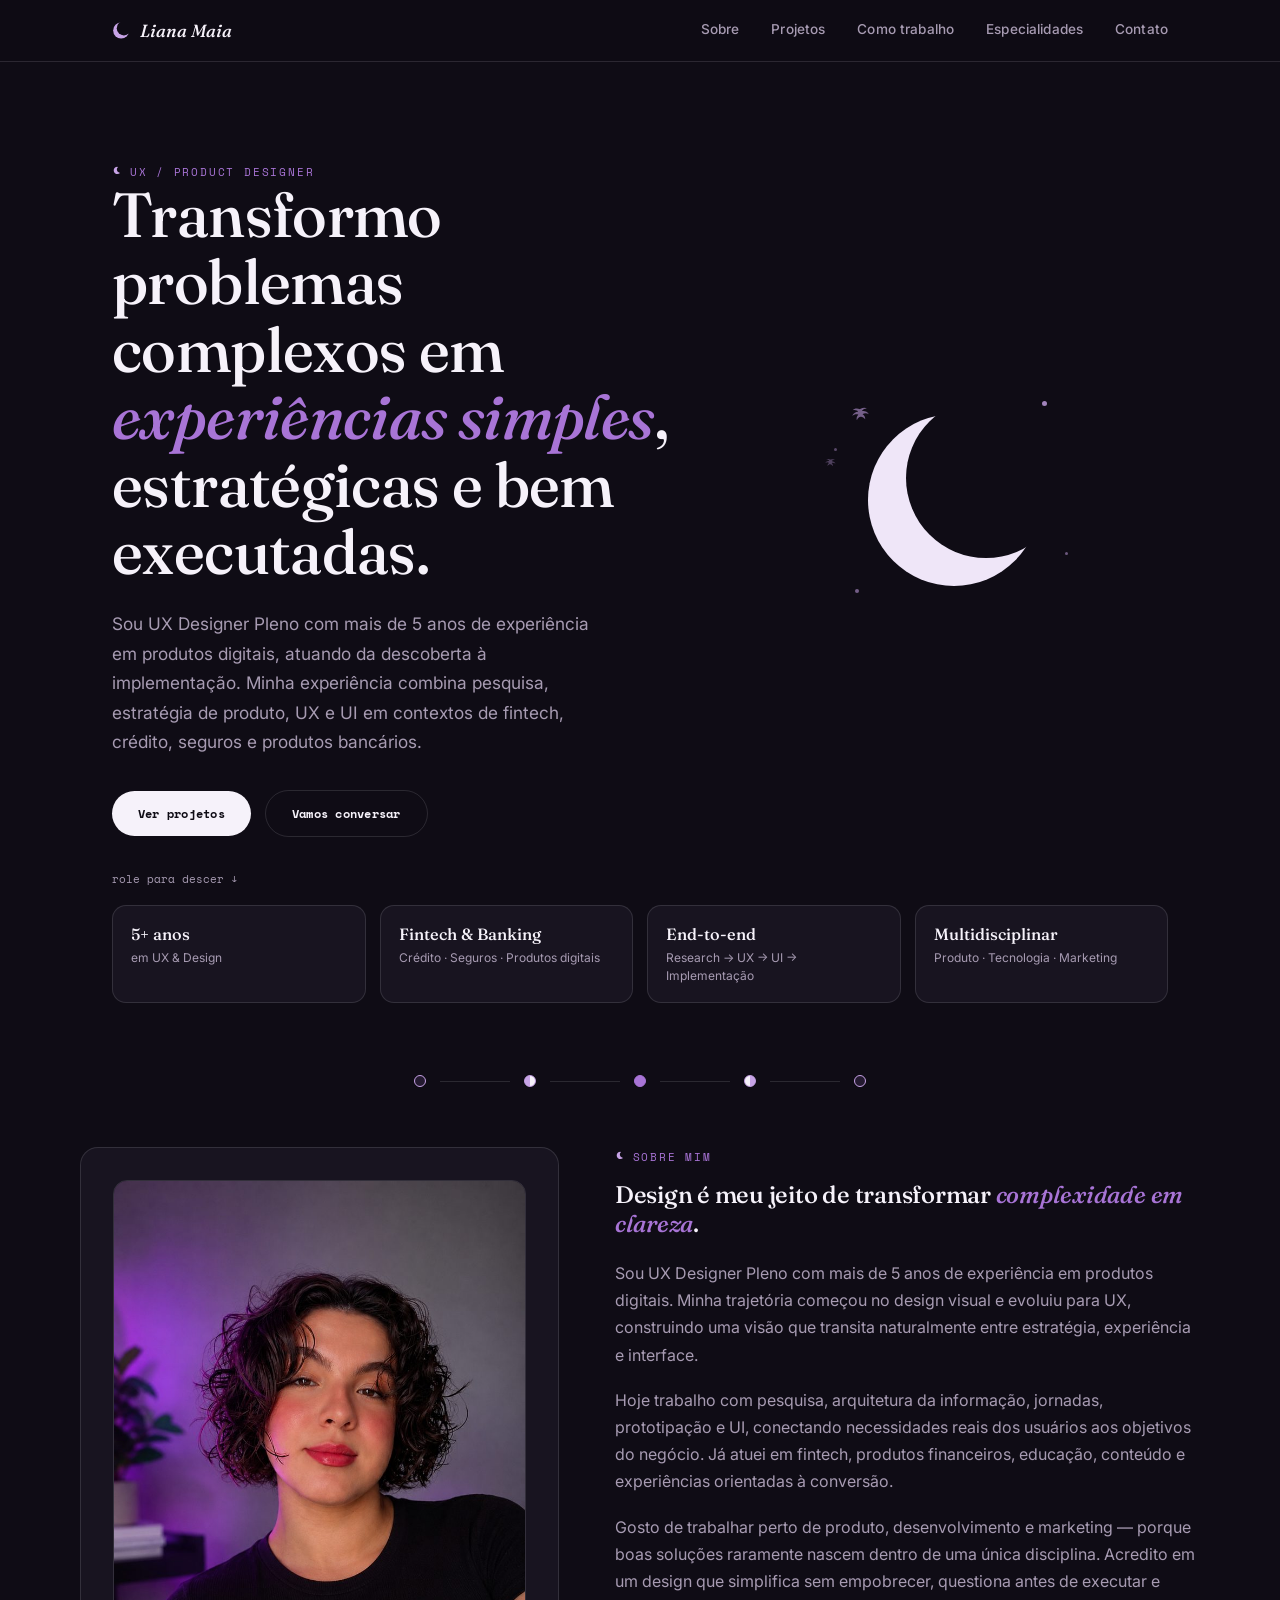
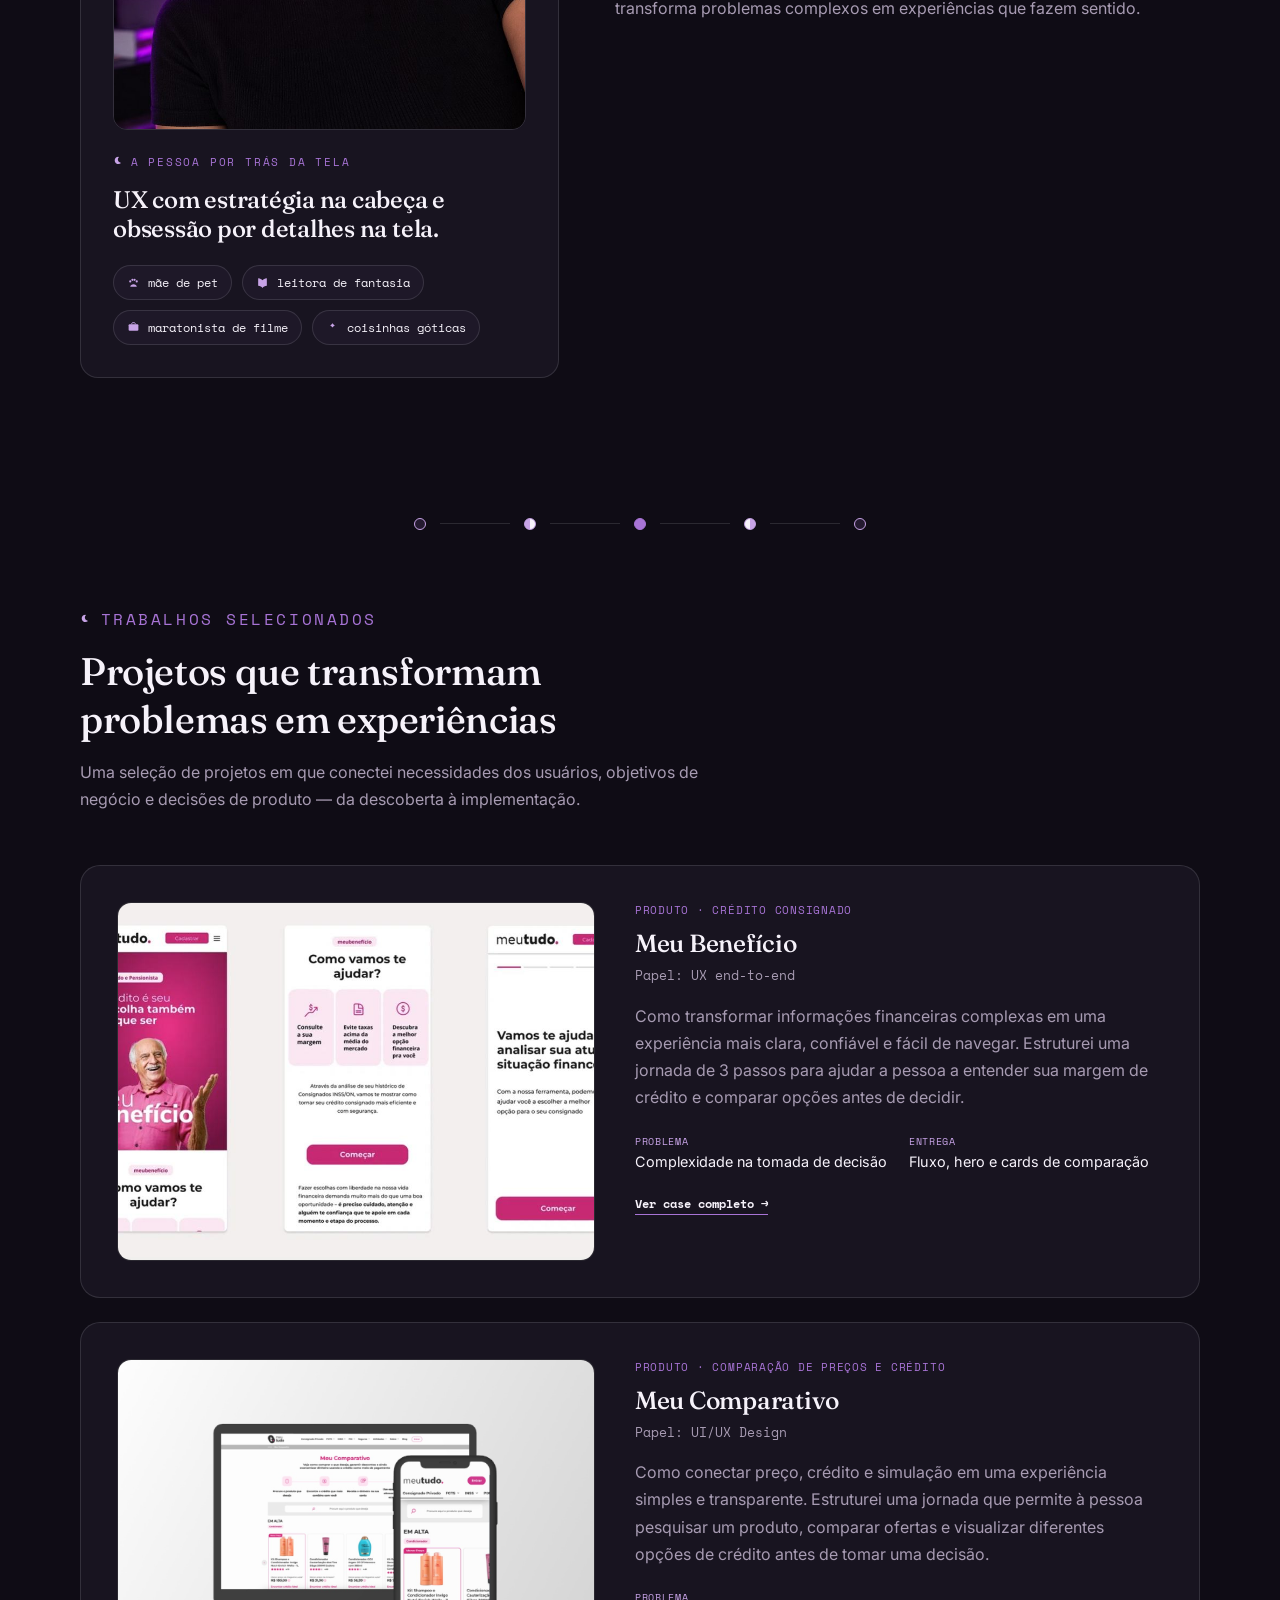
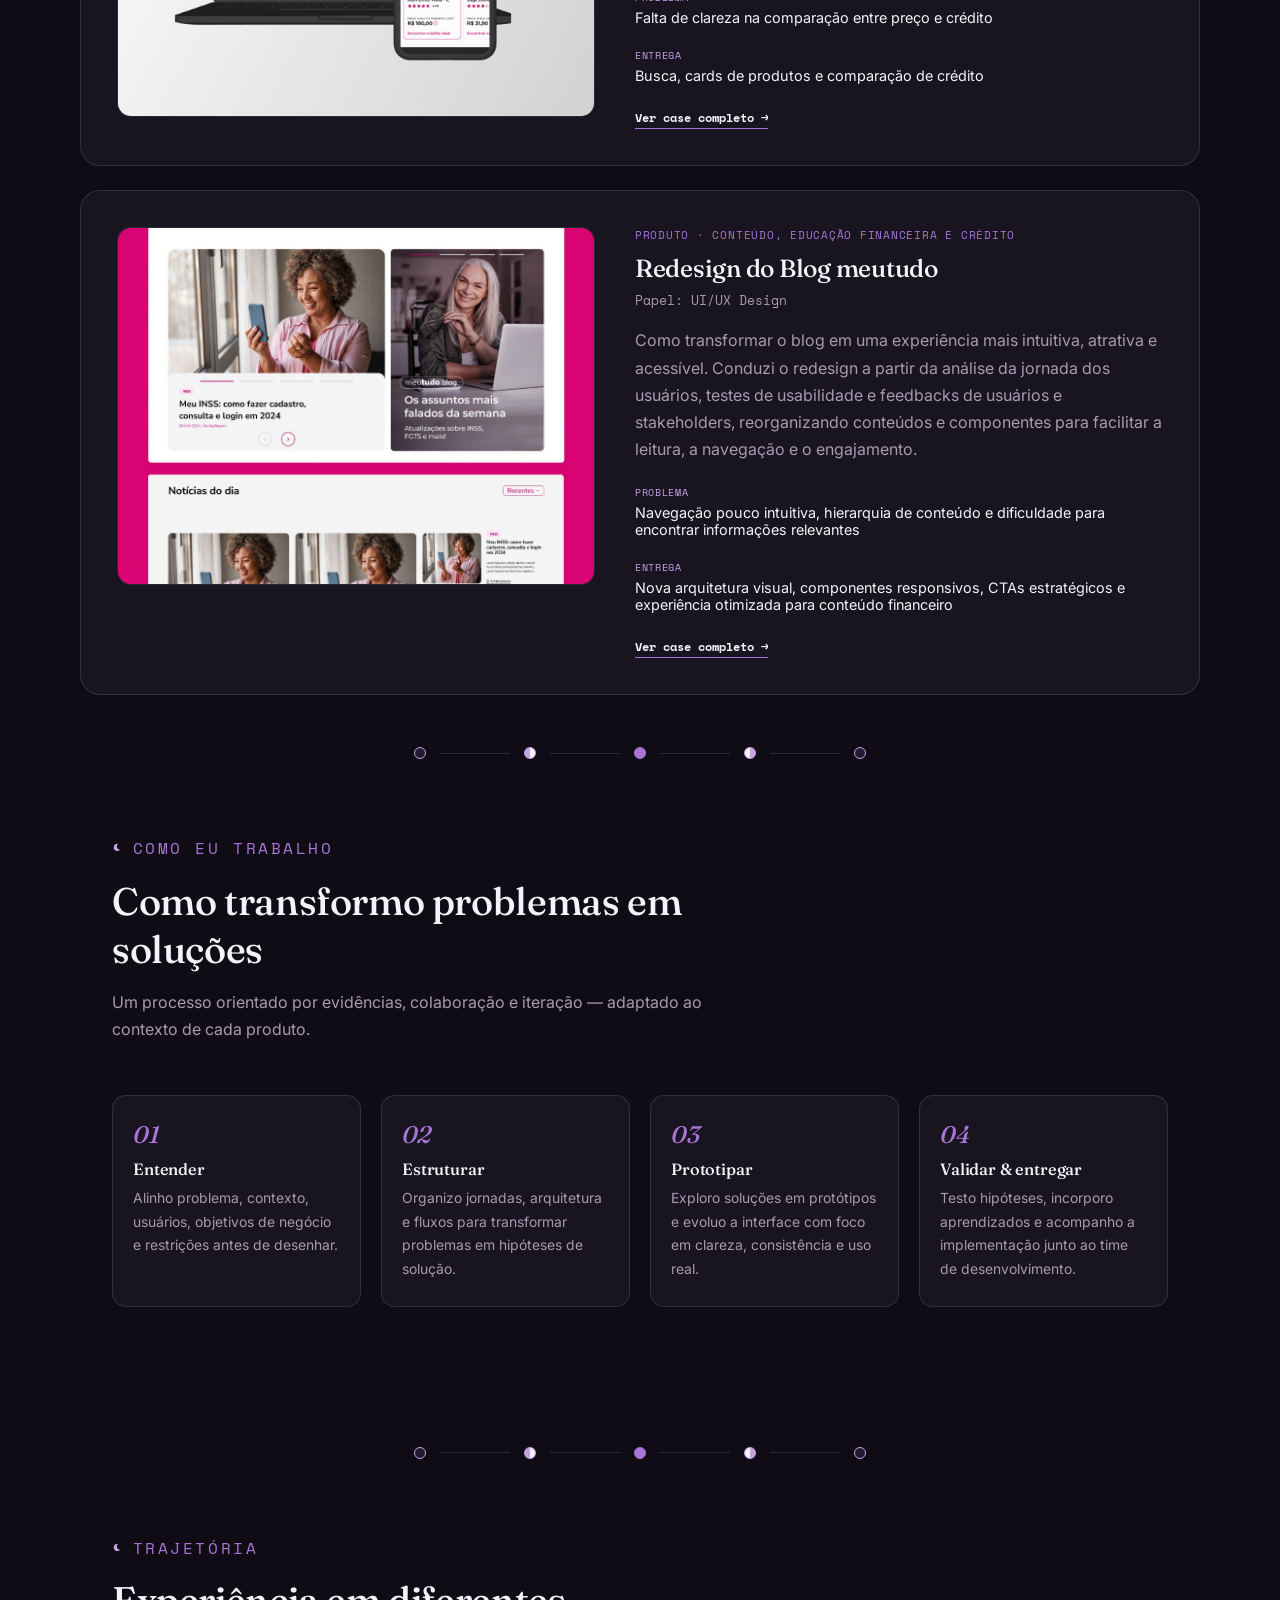
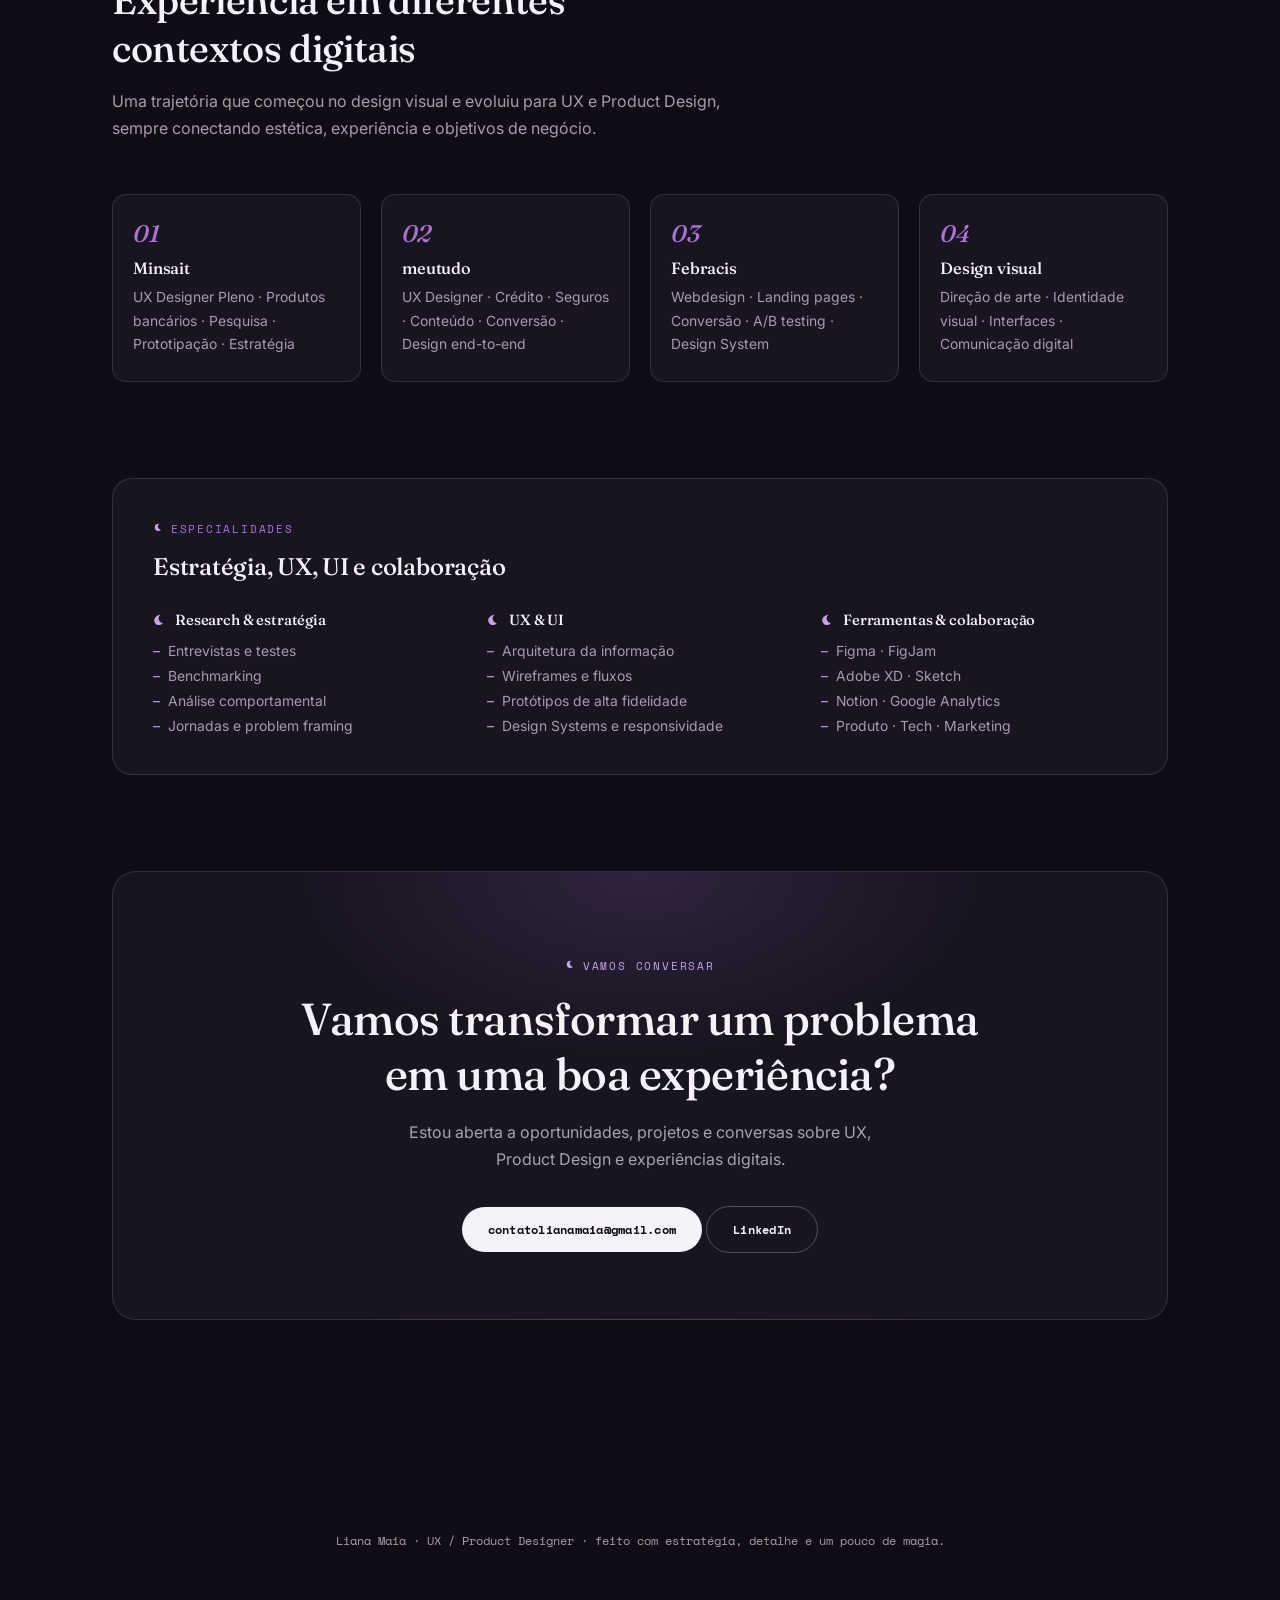
==== index.html @ 04467b7e "feat: add index" ====
<!DOCTYPE html>
<html lang="pt-BR">

<head>
  <meta charset="UTF-8">
  <meta name="viewport" content="width=device-width, initial-scale=1.0">
  <title>Liana Maia — UX / Product Designer</title>
  <link rel="preconnect" href="https://fonts.googleapis.com">
  <link rel="preconnect" href="https://fonts.gstatic.com" crossorigin>
  <link
    href="https://fonts.googleapis.com/css2?family=Fraunces:ital,opsz,wght@0,9..144,400;0,9..144,500;0,9..144,600;1,9..144,500;1,9..144,600&family=Inter:wght@400;500;600&family=Space+Mono:wght@400;700&display=swap"
    rel="stylesheet">
  <style>
    :root {
      --black: #0f0c15;
      --surface: #181420;
      --surface-soft: #1e1828;
      --purple: #a874d6;
      --purple-deep: #3a1858;
      --purple-mid: #c7a3e6;
      --purple-soft: rgba(168, 116, 214, 0.14);
      --paper: #0f0c15;
      --white: #f6f2fa;
      --muted: #a79bb2;
      --line: rgba(246, 242, 250, 0.12);
      --line-soft: rgba(246, 242, 250, 0.07);
    }

    * {
      box-sizing: border-box;
    }

    html {
      scroll-behavior: smooth;
    }

    body {
      margin: 0;
      background: var(--paper);
      color: var(--white);
      font-family: 'Inter', sans-serif;
      font-weight: 400;
      -webkit-font-smoothing: antialiased;
      overflow-x: hidden;
    }

    ::selection {
      background: var(--purple);
      color: var(--black);
    }

    a {
      color: inherit;
    }

    img,
    svg {
      display: block;
      max-width: 100%;
    }

    .eyebrow {
      font-family: 'Space Mono', monospace;
      font-size: 0.7rem;
      letter-spacing: 0.16em;
      text-transform: uppercase;
      color: var(--purple);
      display: flex;
      align-items: center;
      gap: 0.6em;
    }

    .eyebrow::before {
      content: "";
      width: 11px;
      height: 11px;
      background: url("data:image/svg+xml,%3Csvg xmlns='http://www.w3.org/2000/svg' viewBox='0 0 100 100'%3E%3Cpath fill='%23c7a3e6' d='M55 10c-9 8-13 20-9 32 4 12 15 20 27 21-9 9-22 13-35 9C22 66 13 50 16 34 19 18 34 7 50 8c2 0 3.5.7 5 2z'/%3E%3C/svg%3E") center/contain no-repeat;
      flex-shrink: 0;
    }

    h1,
    h2,
    h3,
    h4 {
      font-family: 'Fraunces', serif;
      font-weight: 500;
      margin: 0;
      color: var(--white);
      letter-spacing: -0.01em;
    }

    p {
      line-height: 1.7;
      color: var(--muted);
      margin: 0;
    }

    .wrap {
      max-width: 1120px;
      margin: 0 auto;
      padding: 0 32px;
    }

    a:focus-visible,
    button:focus-visible {
      outline: 2px solid var(--purple);
      outline-offset: 4px;
      border-radius: 4px;
    }

    @media (prefers-reduced-motion: reduce) {
      * {
        animation-duration: 0.01ms !important;
        animation-iteration-count: 1 !important;
        transition-duration: 0.01ms !important;
        scroll-behavior: auto !important;
      }
    }

    /* ---------- Nav ---------- */
    header.nav {
      position: sticky;
      top: 0;
      z-index: 50;
      backdrop-filter: blur(14px);
      background: rgba(15, 12, 21, 0.82);
      border-bottom: 1px solid var(--line);
    }

    .nav-inner {
      max-width: 1120px;
      margin: 0 auto;
      padding: 20px 32px;
      display: flex;
      align-items: center;
      justify-content: space-between;
    }

    .brand {
      display: flex;
      align-items: center;
      gap: 9px;
      font-family: 'Fraunces', serif;
      font-weight: 500;
      font-style: italic;
      font-size: 1.1rem;
      color: var(--white);
      text-decoration: none;
    }

    .brand .mark {
      width: 19px;
      height: 19px;
    }

    nav.links {
      display: flex;
      gap: 32px;
    }

    nav.links a {
      text-decoration: none;
      font-size: 0.85rem;
      color: var(--muted);
      font-weight: 500;
      letter-spacing: 0.01em;
      position: relative;
      padding-bottom: 3px;
      transition: color 0.2s ease;
    }

    nav.links a:hover {
      color: var(--white);
    }

    @media (max-width:760px) {
      nav.links {
        display: none;
      }
    }

    /* ---------- Hero ---------- */
    .hero {
      position: relative;
      padding: 100px 32px 60px;
      max-width: 1120px;
      margin: 0 auto;
      display: grid;
      grid-template-columns: 1.15fr 0.85fr;
      gap: 48px;
      align-items: center;
    }

    @media (max-width:860px) {
      .hero {
        grid-template-columns: 1fr;
        padding-top: 64px;
      }
    }

    .hero h1 {
      font-size: clamp(2.4rem, 5vw, 3.9rem);
      line-height: 1.08;
      font-weight: 500;
    }

    .hero h1 em {
      font-style: italic;
      color: var(--purple);
      font-weight: 500;
    }

    .hero .lede {
      margin-top: 24px;
      font-size: 1.08rem;
      max-width: 46ch;
    }

    .hero .cta-row {
      margin-top: 34px;
      display: flex;
      gap: 14px;
      flex-wrap: wrap;
      align-items: center;
    }

    .btn {
      display: inline-flex;
      align-items: center;
      gap: 8px;
      padding: 13px 26px;
      border-radius: 999px;
      font-family: 'Space Mono', monospace;
      font-size: 0.78rem;
      letter-spacing: 0.02em;
      text-decoration: none;
      font-weight: 700;
      transition: transform 0.2s ease, background 0.2s ease, border-color 0.2s ease, color 0.2s ease;
    }

    .btn.solid {
      background: var(--white);
      color: var(--black);
    }

    .btn.solid:hover {
      background: var(--purple);
      color: var(--black);
      transform: translateY(-1px);
    }

    .btn.ghost {
      border: 1px solid var(--line);
      color: var(--white);
    }

    .btn.ghost:hover {
      border-color: var(--purple);
      color: var(--purple);
    }

    /* ---------- Hero visual: luazinha, sem morcego/fantasma ---------- */
    .hero-stage {
      position: relative;
      height: 380px;
      display: flex;
      align-items: center;
      justify-content: center;
    }

    .moon-art {
      position: relative;
      width: 260px;
      height: 260px;
      display: flex;
      align-items: center;
      justify-content: center;
    }

    .moon-art svg.moon-svg {
      position: relative;
      width: 200px;
      height: 200px;
    }

    .moon-art .bat {
      position: absolute;
      opacity: 0.55;
    }

    .moon-art .bat.b1 {
      width: 26px;
      top: 14%;
      left: 10%;
      transform: rotate(-6deg);
    }

    .moon-art .bat.b2 {
      width: 16px;
      top: 34%;
      left: 0%;
      opacity: 0.35;
      transform: rotate(4deg);
    }

    .moon-art .dot {
      position: absolute;
      border-radius: 50%;
      background: var(--purple-mid);
    }

    .moon-art .dot.d1 {
      width: 5px;
      height: 5px;
      top: 12%;
      right: 14%;
      opacity: 0.8;
    }

    .moon-art .dot.d2 {
      width: 3px;
      height: 3px;
      top: 70%;
      right: 6%;
      opacity: 0.5;
    }

    .moon-art .dot.d3 {
      width: 4px;
      height: 4px;
      bottom: 14%;
      left: 12%;
      opacity: 0.55;
    }

    .moon-art .dot.d4 {
      width: 3px;
      height: 3px;
      top: 30%;
      left: 4%;
      opacity: 0.4;
    }

    .scroll-hint {
      position: absolute;
      left: 32px;
      bottom: 10px;
      display: flex;
      align-items: center;
      gap: 10px;
      font-family: 'Space Mono', monospace;
      font-size: 0.7rem;
      color: var(--muted);
    }

    @media (max-width:860px) {
      .scroll-hint {
        display: none;
      }
    }

    .credibility-strip {
      max-width: 1120px;
      margin: 8px auto 0;
      padding: 0 32px 20px;
      display: grid;
      grid-template-columns: repeat(4, 1fr);
      gap: 14px;
    }

    .credibility-strip>div {
      border: 1px solid var(--line);
      border-radius: 14px;
      padding: 18px;
      background: var(--surface);
    }

    .credibility-strip strong {
      display: block;
      color: var(--white);
      font-family: 'Fraunces', serif;
      font-weight: 500;
      font-size: 1.02rem;
    }

    .credibility-strip span {
      display: block;
      margin-top: 5px;
      color: var(--muted);
      font-size: 0.75rem;
      line-height: 1.45;
    }

    @media (max-width:900px) {
      .credibility-strip {
        grid-template-columns: 1fr 1fr;
      }
    }

    @media (max-width:520px) {
      .credibility-strip {
        grid-template-columns: 1fr;
        padding-left: 20px;
        padding-right: 20px;
      }
    }

    /* ---------- Moon-phase divider (luazinhas) ---------- */
    .phase-divider {
      display: flex;
      align-items: center;
      justify-content: center;
      gap: 14px;
      padding: 52px 0;
    }

    .phase-divider span {
      width: 12px;
      height: 12px;
      border-radius: 50%;
      background: var(--white);
      border: 1px solid var(--purple-mid);
    }

    .phase-divider span.p1 {
      background: var(--purple-soft);
    }

    .phase-divider span.p2 {
      background: linear-gradient(90deg, var(--purple-mid) 50%, var(--white) 50%);
    }

    .phase-divider span.p3 {
      background: var(--purple);
      border-color: var(--purple);
    }

    .phase-divider span.p4 {
      background: linear-gradient(90deg, var(--white) 50%, var(--purple-mid) 50%);
    }

    .phase-divider span.p5 {
      background: var(--purple-soft);
    }

    .phase-divider .rule {
      width: 70px;
      height: 1px;
      background: var(--line);
    }

    /* ---------- Section shell ---------- */
    section {
      position: relative;
      padding: 8px 32px 88px;
    }

    .section-inner {
      max-width: 1120px;
      margin: 0 auto;
    }

    .section-head {
      max-width: 620px;
      margin-bottom: 52px;
    }

    .section-head h2 {
      font-size: clamp(1.8rem, 3.2vw, 2.4rem);
      margin-top: 14px;
      font-weight: 500;
    }

    .section-head p {
      margin-top: 16px;
      font-size: 1rem;
    }

    /* ---------- About ---------- */
    .about-grid {
      display: grid;
      grid-template-columns: 0.9fr 1.1fr;
      gap: 56px;
      align-items: start;
    }

    @media (max-width:820px) {
      .about-grid {
        grid-template-columns: 1fr;
      }
    }

    .about-card {
      background: var(--surface);
      border: 1px solid var(--line);
      border-radius: 18px;
      padding: 32px;
    }

    .about-photo {
      border-radius: 14px;
      overflow: hidden;
      border: 1px solid var(--line);
    }

    .about-photo img {
      width: 100%;
      height: auto;
      display: block;
    }

    .about-card .paw-row {
      display: flex;
      gap: 10px;
      margin-top: 22px;
      flex-wrap: wrap;
    }

    .chip {
      display: inline-flex;
      align-items: center;
      gap: 8px;
      font-family: 'Space Mono', monospace;
      font-size: 0.73rem;
      padding: 8px 13px;
      border-radius: 999px;
      border: 1px solid var(--line);
      color: var(--white);
      background: var(--surface-soft);
    }

    .chip svg {
      width: 13px;
      height: 13px;
    }

    .about-text p+p {
      margin-top: 18px;
    }

    .about-text .accent-word {
      color: var(--purple);
      font-style: italic;
      font-family: 'Fraunces', serif;
    }

    /* ---------- Projects ---------- */
    .project-list {
      display: flex;
      flex-direction: column;
      gap: 24px;
    }

    .project-card {
      border: 1px solid var(--line);
      border-radius: 20px;
      background: var(--surface);
      padding: 36px;
      display: grid;
      grid-template-columns: 0.95fr 1.05fr;
      gap: 40px;
      transition: border-color 0.25s ease, transform 0.25s ease;
    }

    .project-card:hover {
      border-color: var(--purple-mid);
      transform: translateY(-2px);
    }

    @media (max-width:860px) {
      .project-card {
        grid-template-columns: 1fr;
        padding: 26px;
      }
    }

    .project-visual {
      border-radius: 14px;
      overflow: hidden;
      border: 1px solid var(--line);
      aspect-ratio: 4/3;
      display: flex;
      flex-direction: column;
      background: var(--paper);
    }

    .browser-bar {
      display: flex;
      gap: 6px;
      padding: 10px 12px;
      background: var(--purple-soft);
    }

    .browser-bar i {
      width: 7px;
      height: 7px;
      border-radius: 50%;
      background: var(--purple-mid);
    }

    .mock-body {
      flex: 1;
      padding: 16px;
      display: flex;
      flex-direction: column;
      gap: 10px;
    }

    .mock-line {
      height: 9px;
      border-radius: 5px;
      background: var(--purple-mid);
      opacity: 0.5;
    }

    .mock-line.w60 {
      width: 60%;
    }

    .mock-line.w40 {
      width: 40%;
    }

    .mock-line.w80 {
      width: 80%;
      opacity: 0.25;
      background: var(--purple);
    }

    .mock-block {
      flex: 1;
      border-radius: 10px;
      background: var(--white);
      border: 1px dashed var(--line);
    }

    .mock-pill {
      align-self: flex-start;
      font-family: 'Space Mono', monospace;
      font-size: 0.58rem;
      padding: 5px 10px;
      border-radius: 999px;
      background: var(--black);
      color: var(--white);
      margin-top: auto;
    }

    .project-visual img {
      width: 100%;
      height: 100%;
      object-fit: cover;
      display: block;
    }

    .project-links {
      margin-top: 24px;
      display: flex;
      gap: 22px;
      flex-wrap: wrap;
    }

    .project-links .project-link {
      margin-top: 0;
    }

    .project-body {
      display: flex;
      flex-direction: column;
    }

    .project-tag {
      font-family: 'Space Mono', monospace;
      font-size: 0.68rem;
      color: var(--purple);
      letter-spacing: 0.07em;
      text-transform: uppercase;
    }

    .project-body h3 {
      font-size: 1.55rem;
      margin-top: 10px;
      font-weight: 500;
    }

    .project-body .role {
      margin-top: 6px;
      font-size: 0.83rem;
      color: var(--muted);
      font-family: 'Space Mono', monospace;
    }

    .project-body p.desc {
      margin-top: 16px;
    }

    .project-meta {
      display: flex;
      gap: 22px;
      margin-top: 22px;
      flex-wrap: wrap;
    }

    .project-meta div {
      min-width: 120px;
    }

    .project-meta .label {
      font-family: 'Space Mono', monospace;
      font-size: 0.63rem;
      text-transform: uppercase;
      letter-spacing: 0.07em;
      color: var(--purple-mid);
    }

    .project-meta .value {
      font-size: 0.9rem;
      color: var(--white);
      margin-top: 4px;
    }

    .project-link {
      margin-top: 24px;
      align-self: flex-start;
      display: inline-flex;
      align-items: center;
      gap: 8px;
      font-family: 'Space Mono', monospace;
      font-size: 0.76rem;
      font-weight: 700;
      color: var(--white);
      text-decoration: none;
      padding-bottom: 2px;
      border-bottom: 1px solid var(--purple);
    }

    .project-link:hover {
      color: var(--purple);
    }

    .note-strip {
      margin-top: 34px;
      padding: 16px 22px;
      border-radius: 12px;
      border: 1px dashed var(--line);
      font-size: 0.85rem;
      color: var(--muted);
      display: flex;
      gap: 10px;
      align-items: flex-start;
    }

    .note-strip svg {
      width: 15px;
      flex-shrink: 0;
      margin-top: 3px;
    }

    /* ---------- Process ---------- */
    .process-list {
      display: grid;
      grid-template-columns: repeat(4, 1fr);
      gap: 20px;
    }

    @media (max-width:900px) {
      .process-list {
        grid-template-columns: 1fr 1fr;
      }
    }

    @media (max-width:520px) {
      .process-list {
        grid-template-columns: 1fr;
      }
    }

    .process-item {
      padding: 24px 20px;
      border-radius: 14px;
      border: 1px solid var(--line);
      background: var(--surface);
    }

    .process-item .num {
      font-family: 'Fraunces', serif;
      font-style: italic;
      font-weight: 500;
      font-size: 1.5rem;
      color: var(--purple);
    }

    .process-item h4 {
      font-size: 1.02rem;
      margin-top: 10px;
      font-weight: 500;
    }

    .process-item p {
      margin-top: 8px;
      font-size: 0.87rem;
    }

    /* ---------- Skills ---------- */
    .grimoire {
      border: 1px solid var(--line);
      border-radius: 20px;
      padding: 40px;
      background: var(--surface);
    }

    .grimoire-grid {
      display: grid;
      grid-template-columns: repeat(3, 1fr);
      gap: 28px;
      margin-top: 30px;
    }

    @media (max-width:760px) {
      .grimoire-grid {
        grid-template-columns: 1fr 1fr;
      }
    }

    @media (max-width:480px) {
      .grimoire-grid {
        grid-template-columns: 1fr;
      }
    }

    .grimoire-cat h4 {
      font-size: 0.92rem;
      display: flex;
      align-items: center;
      gap: 8px;
      font-weight: 500;
    }

    .grimoire-cat h4 svg {
      width: 14px;
    }

    .grimoire-cat ul {
      list-style: none;
      margin: 14px 0 0;
      padding: 0;
      display: flex;
      flex-direction: column;
      gap: 9px;
    }

    .grimoire-cat li {
      font-size: 0.87rem;
      color: var(--muted);
      position: relative;
      padding-left: 15px;
    }

    .grimoire-cat li::before {
      content: "–";
      position: absolute;
      left: 0;
      top: 0;
      color: var(--purple-mid);
    }

    /* ---------- Contact ---------- */
    .contact-card {
      text-align: center;
      padding: 66px 32px;
      border-radius: 24px;
      background:
        radial-gradient(ellipse 480px 260px at 50% 0%, rgba(168, 116, 214, 0.16), transparent 70%),
        var(--surface);
      border: 1px solid var(--line);
      color: var(--white);
    }

    .contact-card .eyebrow {
      color: var(--purple-mid);
    }

    .contact-card h2 {
      font-size: clamp(1.9rem, 4vw, 2.8rem);
      color: var(--white);
      font-weight: 500;
    }

    .contact-card p {
      margin: 18px auto 0;
      max-width: 48ch;
      color: rgba(255, 255, 255, 0.62);
    }

    .contact-card .cta-row {
      justify-content: center;
      margin-top: 32px;
    }

    .contact-card .btn.solid {
      background: var(--white);
      color: var(--black);
    }

    .contact-card .btn.solid:hover {
      background: var(--purple-soft);
    }

    .contact-card .btn.ghost {
      border-color: rgba(255, 255, 255, 0.25);
      color: var(--white);
    }

    .contact-card .btn.ghost:hover {
      border-color: var(--white);
      color: var(--white);
    }

    footer {
      padding: 36px 32px 56px;
      text-align: center;
      font-family: 'Space Mono', monospace;
      font-size: 0.73rem;
      color: var(--muted);
    }
  </style>
</head>

<body>

  <header class="nav">
    <div class="nav-inner">
      <a class="brand" href="#top">
        <svg class="mark" viewBox="0 0 100 100">
          <mask id="navMoonMask">
            <rect width="100" height="100" fill="#fff" />
            <circle cx="63" cy="38" r="38" fill="#000" />
          </mask>
          <circle cx="48" cy="50" r="42" fill="#c7a3e6" mask="url(#navMoonMask)" />
        </svg>
        Liana Maia
      </a>
      <nav class="links">
        <a href="#sobre">Sobre</a>
        <a href="#projetos">Projetos</a>
        <a href="#processo">Como trabalho</a>
        <a href="#habilidades">Especialidades</a>
        <a href="#contato">Contato</a>
      </nav>
    </div>
  </header>

  <main id="top">

    <!-- HERO -->
    <section class="hero" aria-label="Introdução">
      <div>
        <p class="eyebrow">UX / PRODUCT DESIGNER</p>
        <h1>Transformo problemas complexos em <em>experiências simples</em>, estratégicas e bem executadas.</h1>
        <p class="lede">Sou UX Designer Pleno com mais de 5 anos de experiência em produtos digitais, atuando da
          descoberta à implementação. Minha experiência combina pesquisa, estratégia de produto, UX e UI em contextos de
          fintech, crédito, seguros e produtos bancários.</p>
        <div class="cta-row">
          <a class="btn solid" href="#projetos">Ver projetos</a>
          <a class="btn ghost" href="#contato">Vamos conversar</a>
        </div>
      </div>

      <div class="hero-stage" aria-hidden="true">
        <div class="moon-art">
          <svg class="moon-svg" viewBox="0 0 200 200">
            <mask id="moonMask">
              <rect width="200" height="200" fill="#fff" />
              <circle cx="132" cy="78" r="80" fill="#000" />
            </mask>
            <circle cx="100" cy="100" r="86" fill="#efe6f8" mask="url(#moonMask)" />
          </svg>
          <svg class="bat b1" viewBox="0 0 100 60" fill="none">
            <path
              d="M50 20c-10-14-30-16-38-8 8-2 18 2 22 8-10-2-22 4-26 14 8-6 18-6 24-2-6 4-10 12-8 20 4-8 10-12 16-12s12 4 16 12c2-8-2-16-8-20 6-4 16-4 24 2-4-10-16-16-26-14 4-6 14-10 22-8-8-8-28-6-38 8z"
              fill="#c7a3e6" />
          </svg>
          <svg class="bat b2" viewBox="0 0 100 60" fill="none">
            <path
              d="M50 20c-10-14-30-16-38-8 8-2 18 2 22 8-10-2-22 4-26 14 8-6 18-6 24-2-6 4-10 12-8 20 4-8 10-12 16-12s12 4 16 12c2-8-2-16-8-20 6-4 16-4 24 2-4-10-16-16-26-14 4-6 14-10 22-8-8-8-28-6-38 8z"
              fill="#c7a3e6" />
          </svg>
          <span class="dot d1"></span>
          <span class="dot d2"></span>
          <span class="dot d3"></span>
          <span class="dot d4"></span>
        </div>
      </div>

      <div class="scroll-hint">role para descer ↓</div>
    </section>

    <div class="credibility-strip" aria-label="Experiência">
      <div><strong>5+ anos</strong><span>em UX &amp; Design</span></div>
      <div><strong>Fintech &amp; Banking</strong><span>Crédito · Seguros · Produtos digitais</span></div>
      <div><strong>End-to-end</strong><span>Research → UX → UI → Implementação</span></div>
      <div><strong>Multidisciplinar</strong><span>Produto · Tecnologia · Marketing</span></div>
    </div>

    <div class="phase-divider" aria-hidden="true">
      <span class="p1"></span>
      <div class="rule"></div><span class="p2"></span>
      <div class="rule"></div><span class="p3"></span>
      <div class="rule"></div><span class="p4"></span>
      <div class="rule"></div><span class="p5"></span>
    </div>

    <!-- SOBRE -->
    <section id="sobre" aria-label="Sobre">
      <div class="section-inner about-grid">
        <div class="about-card">
          <div class="about-photo">
            <img
              src="[data-uri]"
              alt="Foto de Liana Maia, UX Designer">
          </div>
          <p class="eyebrow" style="margin-top:22px;">A pessoa por trás da tela</p>
          <h3 style="margin-top:14px; font-size:1.5rem; font-weight:500;">UX com estratégia na cabeça e obsessão por
            detalhes na tela.</h3>
          <div class="paw-row">
            <span class="chip"><svg viewBox="0 0 24 24" fill="none">
                <path d="M12 15c-3 0-6 2-6 5h12c0-3-3-5-6-5z" fill="#c7a3e6" />
                <circle cx="6" cy="10" r="2" fill="#c7a3e6" />
                <circle cx="10" cy="7" r="2" fill="#c7a3e6" />
                <circle cx="14" cy="7" r="2" fill="#c7a3e6" />
                <circle cx="18" cy="10" r="2" fill="#c7a3e6" />
              </svg>mãe de pet</span>
            <span class="chip"><svg viewBox="0 0 24 24" fill="none">
                <path d="M4 4c4 0 6 2 8 4 2-2 4-4 8-4v14c-4 0-6 2-8 4-2-2-4-4-8-4V4z" fill="#c7a3e6" />
              </svg>leitora de fantasia</span>
            <span class="chip"><svg viewBox="0 0 24 24" fill="none">
                <rect x="3" y="6" width="18" height="12" rx="2" fill="#c7a3e6" />
                <path d="M8 6l2-3h4l2 3" stroke="#c7a3e6" stroke-width="1.6" fill="none" />
              </svg>maratonista de filme</span>
            <span class="chip"><svg viewBox="0 0 24 24" fill="none">
                <path d="M12 4c-1.5 3-5 4-5 4s3 1 5 4c2-3 5-4 5-4s-3.5-1-5-4z" fill="#c7a3e6" />
              </svg>coisinhas góticas</span>
          </div>
        </div>

        <div class="about-text">
          <p class="eyebrow">Sobre mim</p>
          <h2 style="margin-top:14px; font-weight:500;">Design é meu jeito de transformar <span
              class="accent-word">complexidade em clareza</span>.</h2>
          <p style="margin-top:22px;">Sou UX Designer Pleno com mais de 5 anos de experiência em produtos digitais.
            Minha trajetória começou no design visual e evoluiu para UX, construindo uma visão que transita naturalmente
            entre estratégia, experiência e interface.</p>
          <p>Hoje trabalho com pesquisa, arquitetura da informação, jornadas, prototipação e UI, conectando necessidades
            reais dos usuários aos objetivos do negócio. Já atuei em fintech, produtos financeiros, educação, conteúdo e
            experiências orientadas à conversão.</p>
          <p>Gosto de trabalhar perto de produto, desenvolvimento e marketing — porque boas soluções raramente nascem
            dentro de uma única disciplina. Acredito em um design que simplifica sem empobrecer, questiona antes de
            executar e transforma problemas complexos em experiências que fazem sentido.</p>
        </div>
      </div>
    </section>

    <div class="phase-divider" aria-hidden="true">
      <span class="p1"></span>
      <div class="rule"></div><span class="p2"></span>
      <div class="rule"></div><span class="p3"></span>
      <div class="rule"></div><span class="p4"></span>
      <div class="rule"></div><span class="p5"></span>
    </div>

    <!-- PROJETOS -->
    <section id="projetos" aria-label="Projetos">
      <div class="section-inner">
        <div class="section-head">
          <p class="eyebrow">Trabalhos selecionados</p>
          <h2>Projetos que transformam problemas em experiências</h2>
          <p>Uma seleção de projetos em que conectei necessidades dos usuários, objetivos de negócio e decisões de
            produto — da descoberta à implementação.</p>
        </div>

        <div class="project-list">

          <!-- Projeto 1 -->
          <article class="project-card">
            <div class="project-visual" aria-hidden="true">
              <img src="assets/produto credito consignado.jpg" alt="">
            </div>
            <div class="project-body">
              <span class="project-tag">Produto · Crédito consignado</span>
              <h3>Meu Benefício</h3>
              <p class="role">Papel: UX end-to-end</p>
              <p class="desc">Como transformar informações financeiras complexas em uma experiência mais clara,
                confiável e fácil de navegar. Estruturei uma jornada de 3 passos para ajudar a pessoa a entender sua
                margem de crédito e comparar opções antes de decidir.</p>
              <div class="project-meta">
                <div>
                  <div class="label">Problema</div>
                  <div class="value">Complexidade na tomada de decisão</div>
                </div>
                <div>
                  <div class="label">Entrega</div>
                  <div class="value">Fluxo, hero e cards de comparação</div>
                </div>
              </div>
              <div class="project-links">
                <a class="project-link" href="case-meu-beneficio.html">Ver case completo →</a>
              </div>
            </div>
          </article>

          <!-- Projeto 2 -->
          <article class="project-card">
            <div class="project-visual" aria-hidden="true">
              <img src="assets/WhatsApp Image 2026-08-19 at 11.01.56.jpeg"
                alt="Meu Comparativo exibido em notebook e celular">
            </div>

            <div class="project-body">
              <span class="project-tag">Produto · Comparação de preços e crédito</span>

              <h3>Meu Comparativo</h3>

              <p class="role">Papel: UI/UX Design</p>

              <p class="desc">
                Como conectar preço, crédito e simulação em uma experiência simples e
                transparente. Estruturei uma jornada que permite à pessoa pesquisar um
                produto, comparar ofertas e visualizar diferentes opções de crédito antes
                de tomar uma decisão.
              </p>

              <div class="project-meta">
                <div>
                  <div class="label">Problema</div>
                  <div class="value">
                    Falta de clareza na comparação entre preço e crédito
                  </div>
                </div>

                <div>
                  <div class="label">Entrega</div>
                  <div class="value">
                    Busca, cards de produtos e comparação de crédito
                  </div>
                </div>
              </div>

              <div class="project-links">
                <a class="project-link" href="Meu_Comparativo_Liana_Maia.html">
                  Ver case completo →
                </a>
              </div>
            </div>
          </article>

          <!-- Projeto 3 -->
          <article class="project-card">
            <div class="project-visual" aria-hidden="true">
              <img src="assets/WhatsApp Image 2026-08-19 at 11.54.19.jpeg"
                alt="Redesign do blog meutudo em desktop e mobile">
            </div>

            <div class="project-body">
              <span class="project-tag">Produto · Conteúdo, educação financeira e crédito</span>

              <h3>Redesign do Blog meutudo</h3>

              <p class="role">Papel: UI/UX Design</p>

              <p class="desc">
                Como transformar o blog em uma experiência mais intuitiva, atrativa e acessível.
                Conduzi o redesign a partir da análise da jornada dos usuários, testes de
                usabilidade e feedbacks de usuários e stakeholders, reorganizando conteúdos e
                componentes para facilitar a leitura, a navegação e o engajamento.
              </p>

              <div class="project-meta">
                <div>
                  <div class="label">Problema</div>
                  <div class="value">
                    Navegação pouco intuitiva, hierarquia de conteúdo e dificuldade para
                    encontrar informações relevantes
                  </div>
                </div>

                <div>
                  <div class="label">Entrega</div>
                  <div class="value">
                    Nova arquitetura visual, componentes responsivos, CTAs estratégicos e
                    experiência otimizada para conteúdo financeiro
                  </div>
                </div>
              </div>

              <div class="project-links">
                <a class="project-link" href="Redesign_Blog_Meutudo_Case.html">
                  Ver case completo →
                </a>
              </div>
            </div>
          </article>

        </div>



        <div class="phase-divider" aria-hidden="true">
          <span class="p1"></span>
          <div class="rule"></div><span class="p2"></span>
          <div class="rule"></div><span class="p3"></span>
          <div class="rule"></div><span class="p4"></span>
          <div class="rule"></div><span class="p5"></span>
        </div>

        <!-- PROCESSO -->
        <section id="processo" aria-label="Processo de trabalho">
          <div class="section-inner">
            <div class="section-head">
              <p class="eyebrow">Como eu trabalho</p>
              <h2>Como transformo problemas em soluções</h2>
              <p>Um processo orientado por evidências, colaboração e iteração — adaptado ao contexto de cada produto.
              </p>
            </div>
            <div class="process-list">
              <div class="process-item">
                <div class="num">01</div>
                <h4>Entender</h4>
                <p>Alinho problema, contexto, usuários, objetivos de negócio e restrições antes de desenhar.</p>
              </div>
              <div class="process-item">
                <div class="num">02</div>
                <h4>Estruturar</h4>
                <p>Organizo jornadas, arquitetura e fluxos para transformar problemas em hipóteses de solução.</p>
              </div>
              <div class="process-item">
                <div class="num">03</div>
                <h4>Prototipar</h4>
                <p>Exploro soluções em protótipos e evoluo a interface com foco em clareza, consistência e uso real.</p>
              </div>
              <div class="process-item">
                <div class="num">04</div>
                <h4>Validar &amp; entregar</h4>
                <p>Testo hipóteses, incorporo aprendizados e acompanho a implementação junto ao time de desenvolvimento.
                </p>
              </div>
            </div>
          </div>
        </section>

        <div class="phase-divider" aria-hidden="true">
          <span class="p1"></span>
          <div class="rule"></div><span class="p2"></span>
          <div class="rule"></div><span class="p3"></span>
          <div class="rule"></div><span class="p4"></span>
          <div class="rule"></div><span class="p5"></span>
        </div>

        <section id="experiencia" aria-label="Experiência">
          <div class="section-inner">
            <div class="section-head">
              <p class="eyebrow">Trajetória</p>
              <h2>Experiência em diferentes contextos digitais</h2>
              <p>Uma trajetória que começou no design visual e evoluiu para UX e Product Design, sempre conectando
                estética,
                experiência e objetivos de negócio.</p>
            </div>
            <div class="process-list">
              <div class="process-item">
                <div class="num">01</div>
                <h4>Minsait</h4>
                <p>UX Designer Pleno · Produtos bancários · Pesquisa · Prototipação · Estratégia</p>
              </div>
              <div class="process-item">
                <div class="num">02</div>
                <h4>meutudo</h4>
                <p>UX Designer · Crédito · Seguros · Conteúdo · Conversão · Design end-to-end</p>
              </div>
              <div class="process-item">
                <div class="num">03</div>
                <h4>Febracis</h4>
                <p>Webdesign · Landing pages · Conversão · A/B testing · Design System</p>
              </div>
              <div class="process-item">
                <div class="num">04</div>
                <h4>Design visual</h4>
                <p>Direção de arte · Identidade visual · Interfaces · Comunicação digital</p>
              </div>
            </div>
          </div>
        </section>

        <!-- HABILIDADES -->
        <section id="habilidades" aria-label="Habilidades">
          <div class="section-inner">
            <div class="grimoire">
              <p class="eyebrow">Especialidades</p>
              <h2 style="margin-top:14px; font-weight:500;">Estratégia, UX, UI e colaboração</h2>
              <div class="grimoire-grid">
                <div class="grimoire-cat">
                  <h4><svg viewBox="0 0 24 24" fill="none">
                      <path
                        d="M13 3c-3 2-4 5.5-3 8.5C11 15 14 17 17 17.5c-3 3-7 4-10.5 2.5C3 18 1 14 2.5 10 4 6 8.5 3 13 3z"
                        fill="#c7a3e6" />
                    </svg>Research &amp; estratégia</h4>
                  <ul>
                    <li>Entrevistas e testes</li>
                    <li>Benchmarking</li>
                    <li>Análise comportamental</li>
                    <li>Jornadas e problem framing</li>
                  </ul>
                </div>
                <div class="grimoire-cat">
                  <h4><svg viewBox="0 0 24 24" fill="none">
                      <path
                        d="M13 3c-3 2-4 5.5-3 8.5C11 15 14 17 17 17.5c-3 3-7 4-10.5 2.5C3 18 1 14 2.5 10 4 6 8.5 3 13 3z"
                        fill="#c7a3e6" />
                    </svg>UX &amp; UI</h4>
                  <ul>
                    <li>Arquitetura da informação</li>
                    <li>Wireframes e fluxos</li>
                    <li>Protótipos de alta fidelidade</li>
                    <li>Design Systems e responsividade</li>
                  </ul>
                </div>
                <div class="grimoire-cat">
                  <h4><svg viewBox="0 0 24 24" fill="none">
                      <path
                        d="M13 3c-3 2-4 5.5-3 8.5C11 15 14 17 17 17.5c-3 3-7 4-10.5 2.5C3 18 1 14 2.5 10 4 6 8.5 3 13 3z"
                        fill="#c7a3e6" />
                    </svg>Ferramentas &amp; colaboração</h4>
                  <ul>
                    <li>Figma · FigJam</li>
                    <li>Adobe XD · Sketch</li>
                    <li>Notion · Google Analytics</li>
                    <li>Produto · Tech · Marketing</li>
                  </ul>
                </div>
              </div>
            </div>
          </div>
        </section>

        <!-- CONTATO -->
        <section id="contato" aria-label="Contato">
          <div class="section-inner">
            <div class="contact-card">
              <p class="eyebrow" style="justify-content:center;">Vamos conversar</p>
              <h2 style="margin-top:16px;">Vamos transformar um problema<br>em uma boa experiência?</h2>
              <p>Estou aberta a oportunidades, projetos e conversas sobre UX, Product Design e experiências digitais.
              </p>
              <div class="cta-row">
                <a class="btn solid" href="mailto:contatolianamaia@gmail.com">contatolianamaia@gmail.com</a>
                <a class="btn ghost" href="https://linkedin.com/in/lianamaia" target="_blank"
                  rel="noopener">LinkedIn</a>
              </div>
            </div>
          </div>
        </section>

  </main>

  <footer>
    Liana Maia · UX / Product Designer · feito com estratégia, detalhe e um pouco de magia.
  </footer>

</body>

</html>
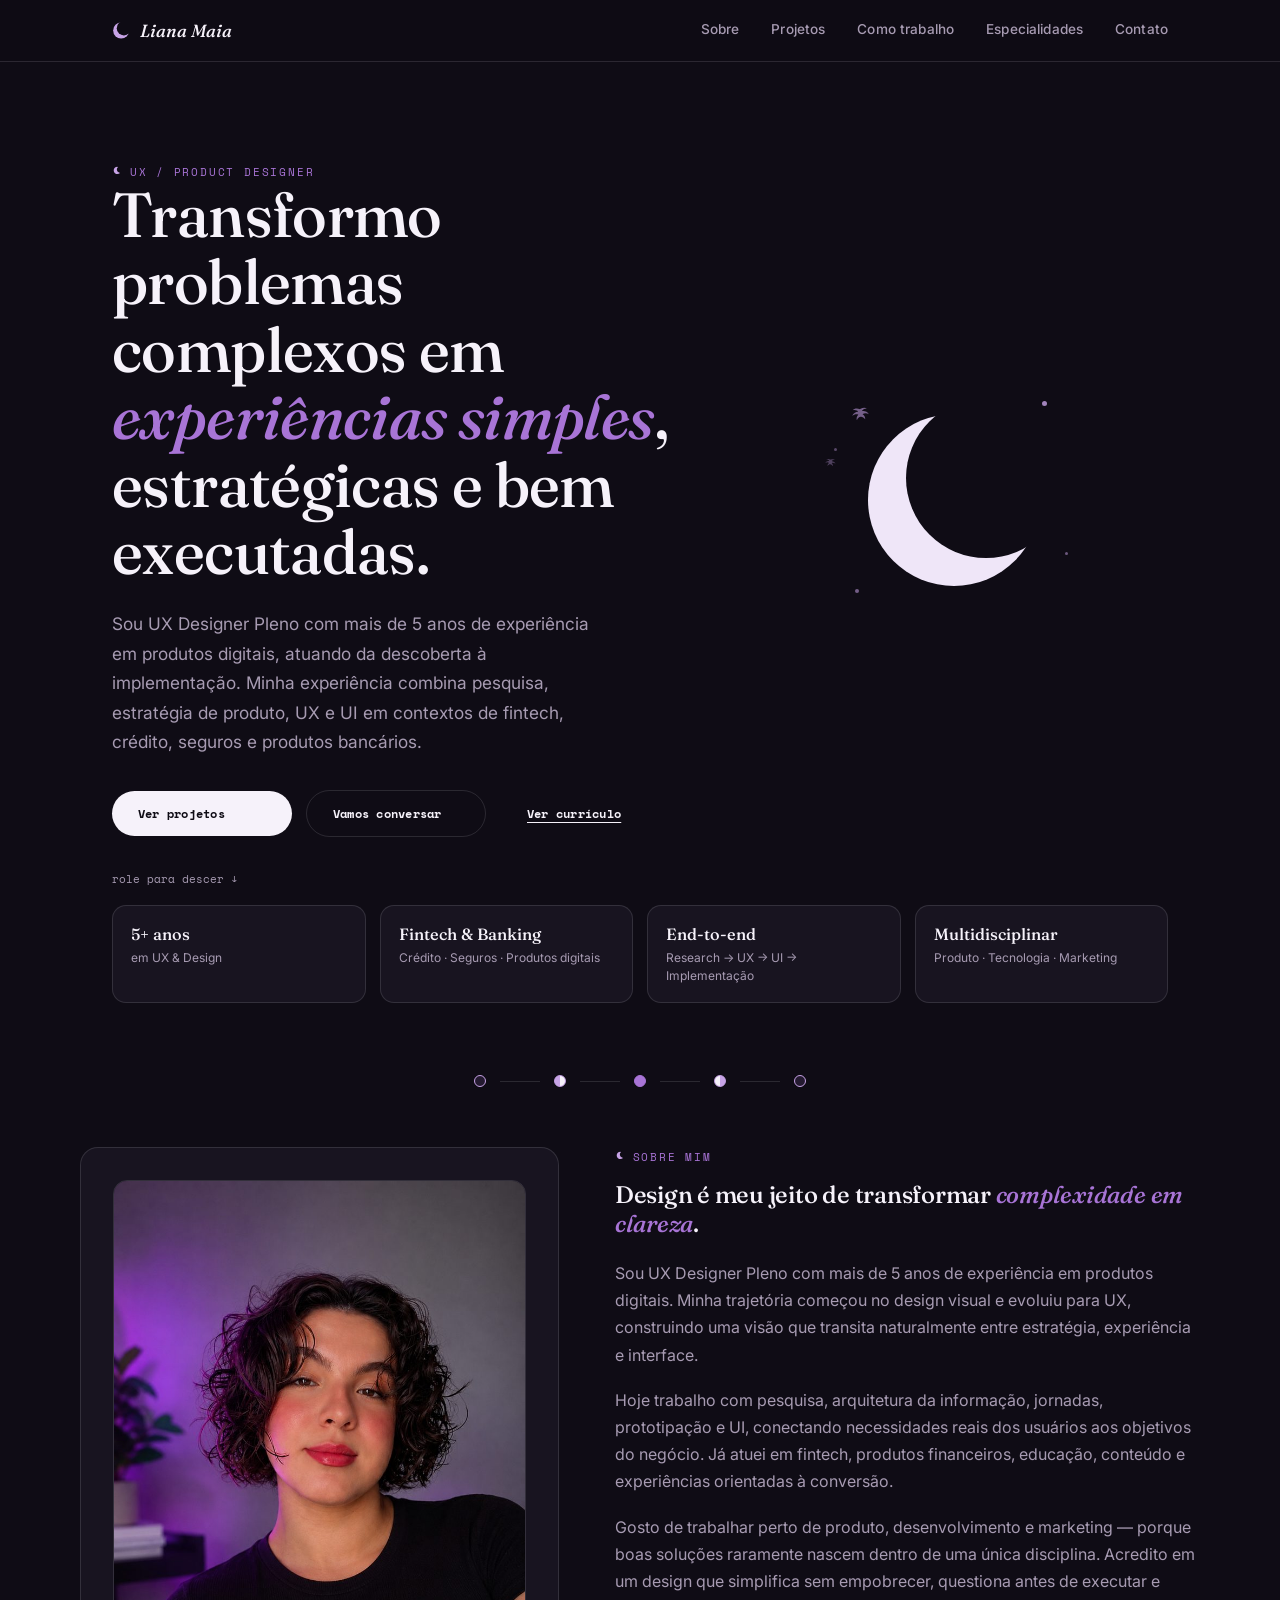
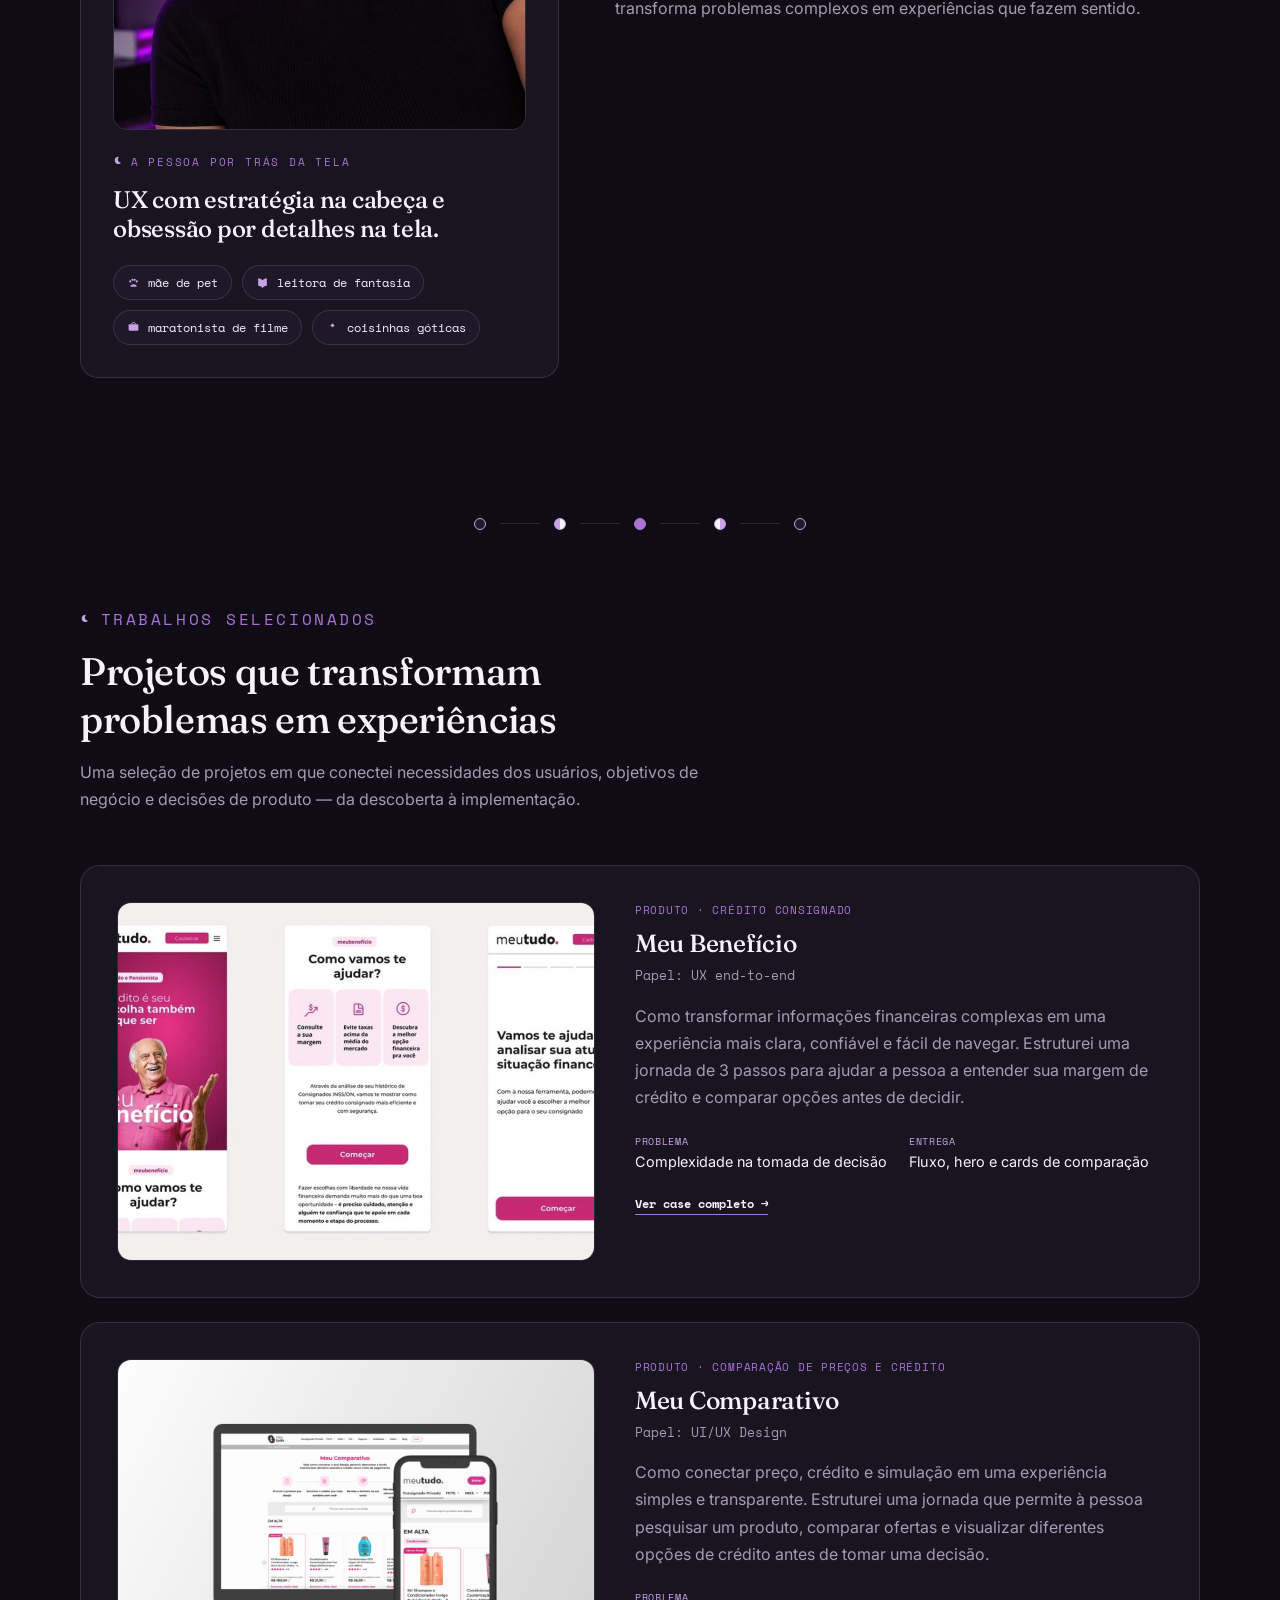
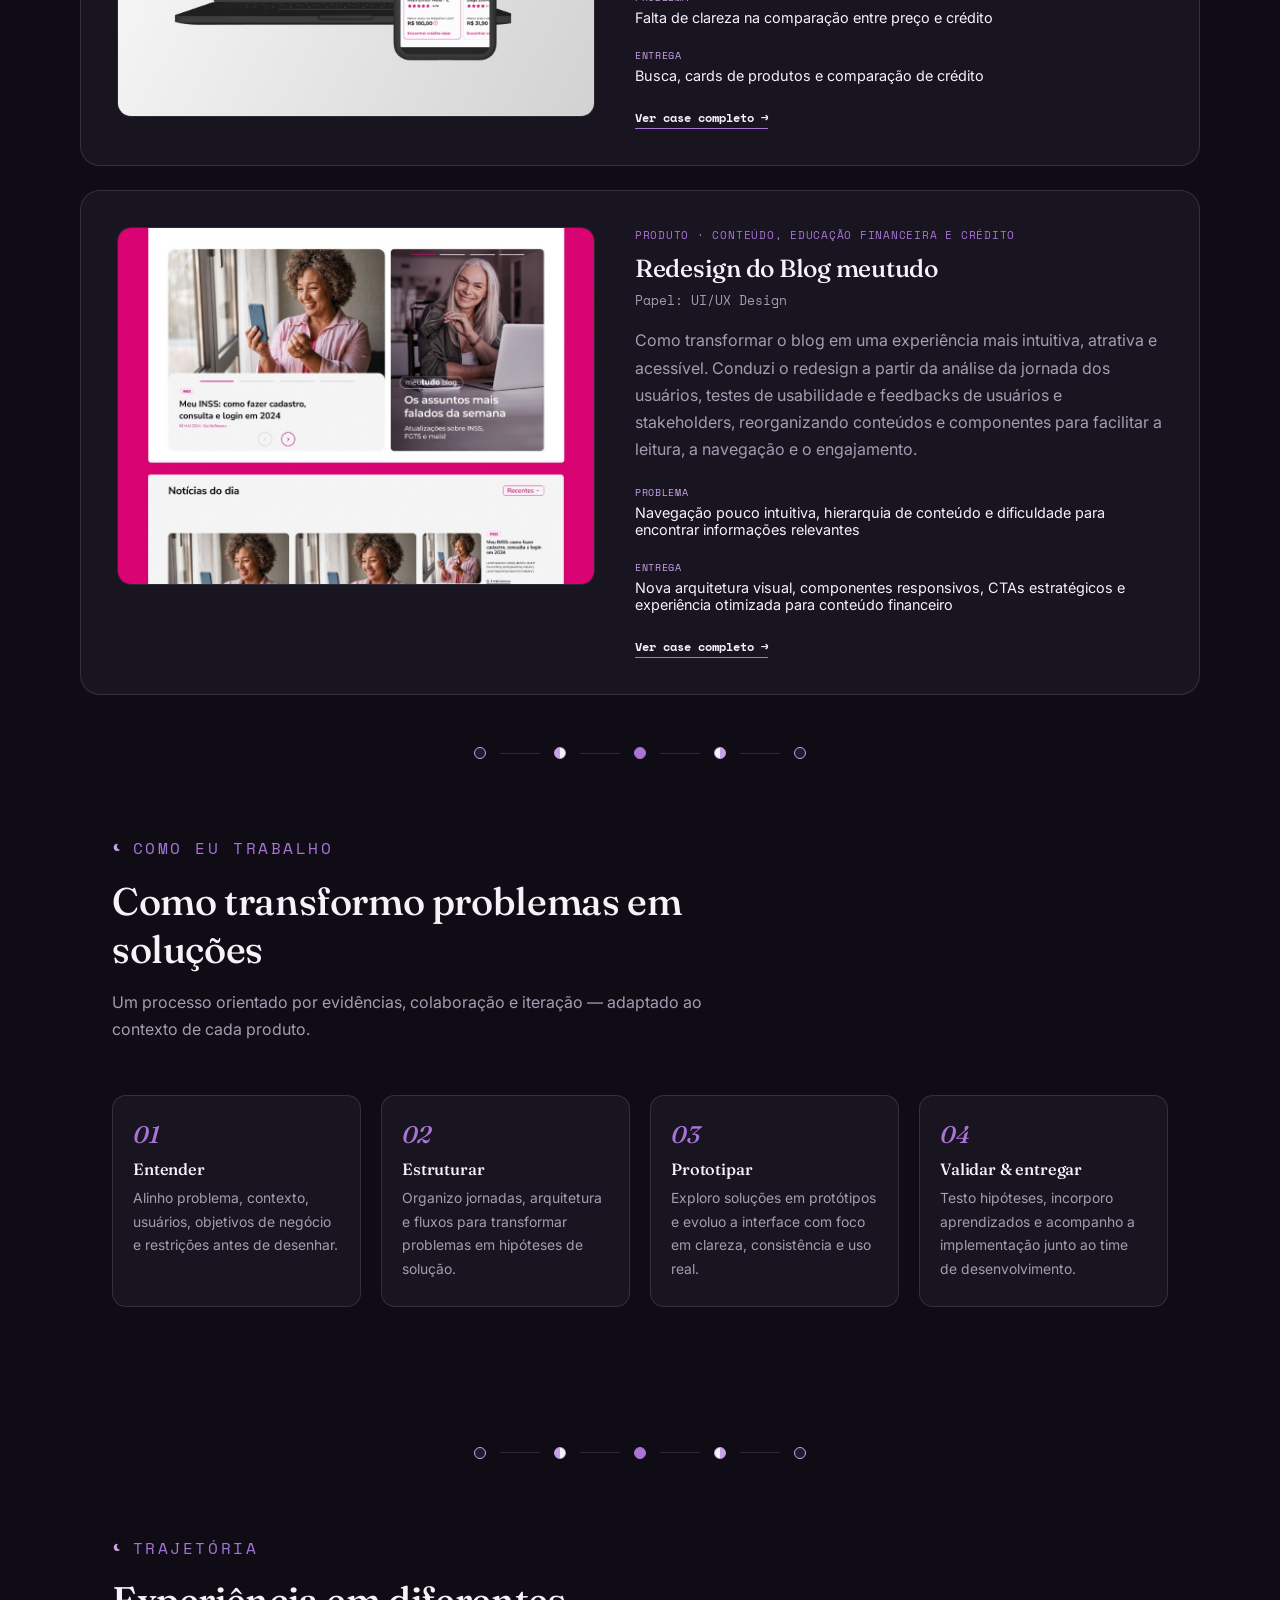
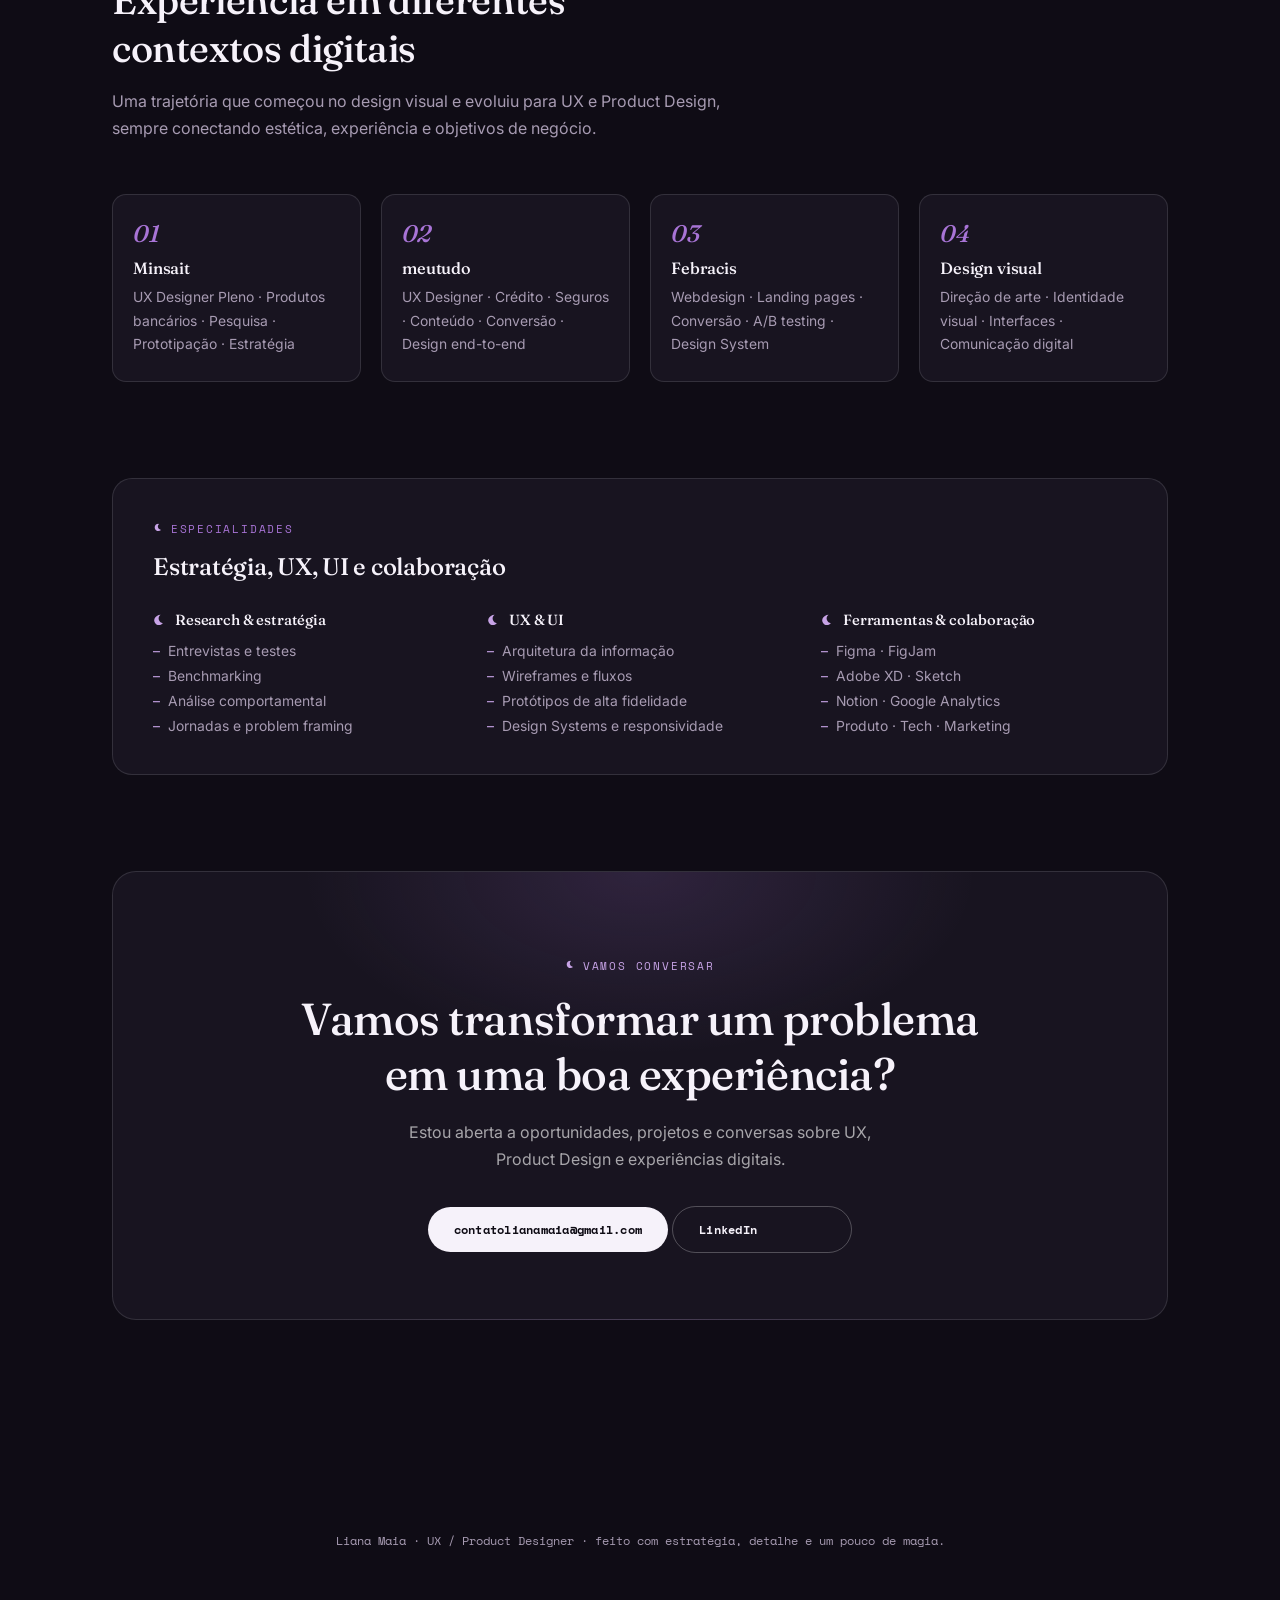
==== commit a5a81f6c: "feat: add cv" ====
--- a/index.html
+++ b/index.html
@@ -228,6 +228,7 @@
       display: inline-flex;
       align-items: center;
       gap: 8px;
+      text-align: center;
       padding: 13px 26px;
       border-radius: 999px;
       font-family: 'Space Mono', monospace;
@@ -236,6 +237,12 @@
       text-decoration: none;
       font-weight: 700;
       transition: transform 0.2s ease, background 0.2s ease, border-color 0.2s ease, color 0.2s ease;
+      min-width: 180px;
+
+      @media (max-width:580px) {
+        width: 100%;
+      }
+
     }
 
     .btn.solid {
@@ -257,6 +264,19 @@
     .btn.ghost:hover {
       border-color: var(--purple);
       color: var(--purple);
+    }
+
+    .btn.link {
+      border: 1px solid transparent;
+      color: var(--white);
+      text-decoration: underline;
+      text-decoration-color: var(--white);
+      text-underline-offset: 4px;
+    }
+
+    .btn.link:hover {
+      color: var(--purple);
+      text-decoration-color: var(--purple);
     }
 
     /* ---------- Hero visual: luazinha, sem morcego/fantasma ---------- */
@@ -444,7 +464,7 @@
     }
 
     .phase-divider .rule {
-      width: 70px;
+      width: 40px;
       height: 1px;
       background: var(--line);
     }
@@ -962,6 +982,7 @@
         <div class="cta-row">
           <a class="btn solid" href="#projetos">Ver projetos</a>
           <a class="btn ghost" href="#contato">Vamos conversar</a>
+          <a class="btn link" href="assets/Liana_Maia_CV_roxo_profissional.pdf" target="_blank">Ver currículo</a>
         </div>
       </div>
 
@@ -1102,7 +1123,7 @@
                 </div>
               </div>
               <div class="project-links">
-                <a class="project-link" href="case-meu-beneficio.html">Ver case completo →</a>
+                <a class="project-link" href="meu-beneficio.html">Ver case completo →</a>
               </div>
             </div>
           </article>
@@ -1145,7 +1166,7 @@
               </div>
 
               <div class="project-links">
-                <a class="project-link" href="Meu_Comparativo_Liana_Maia.html">
+                <a class="project-link" href="meu-comparativo.html">
                   Ver case completo →
                 </a>
               </div>
@@ -1192,7 +1213,7 @@
               </div>
 
               <div class="project-links">
-                <a class="project-link" href="Redesign_Blog_Meutudo_Case.html">
+                <a class="project-link" href="redesign-blog-meutudo-case.html">
                   Ver case completo →
                 </a>
               </div>
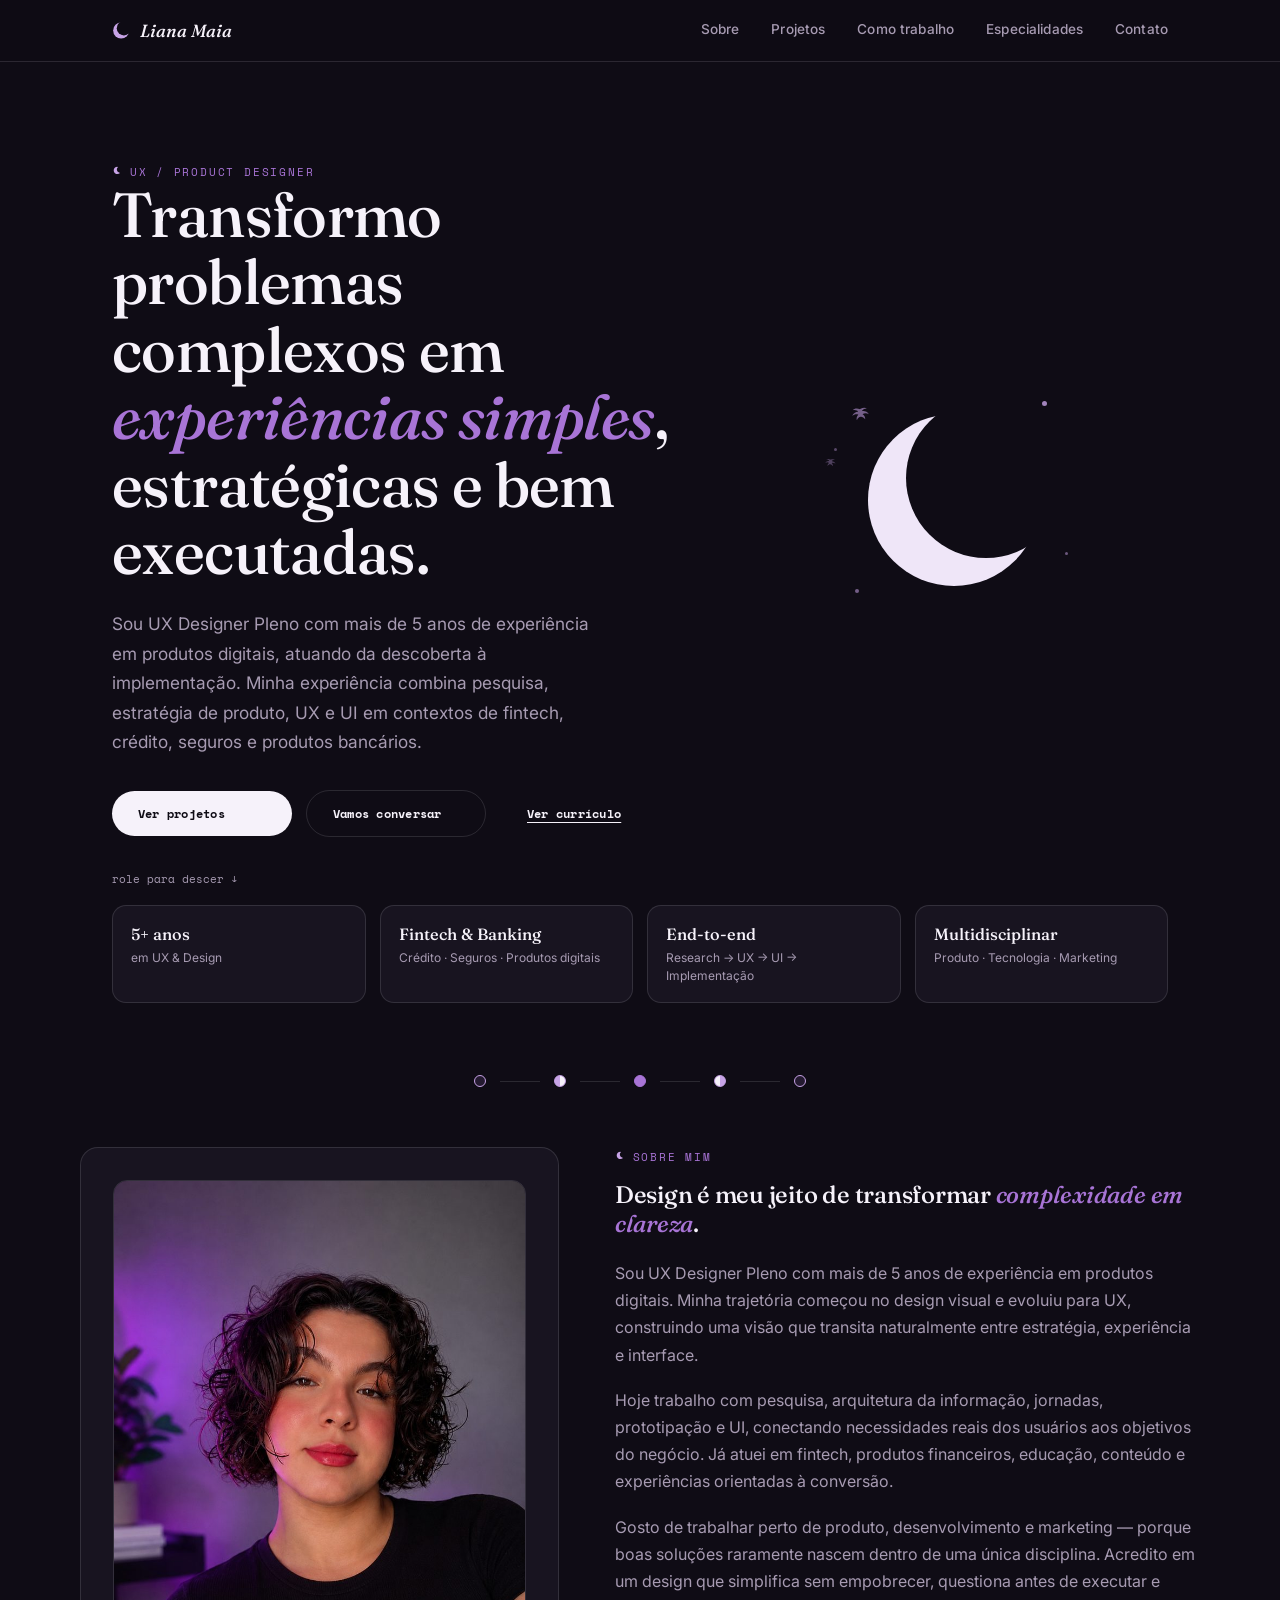
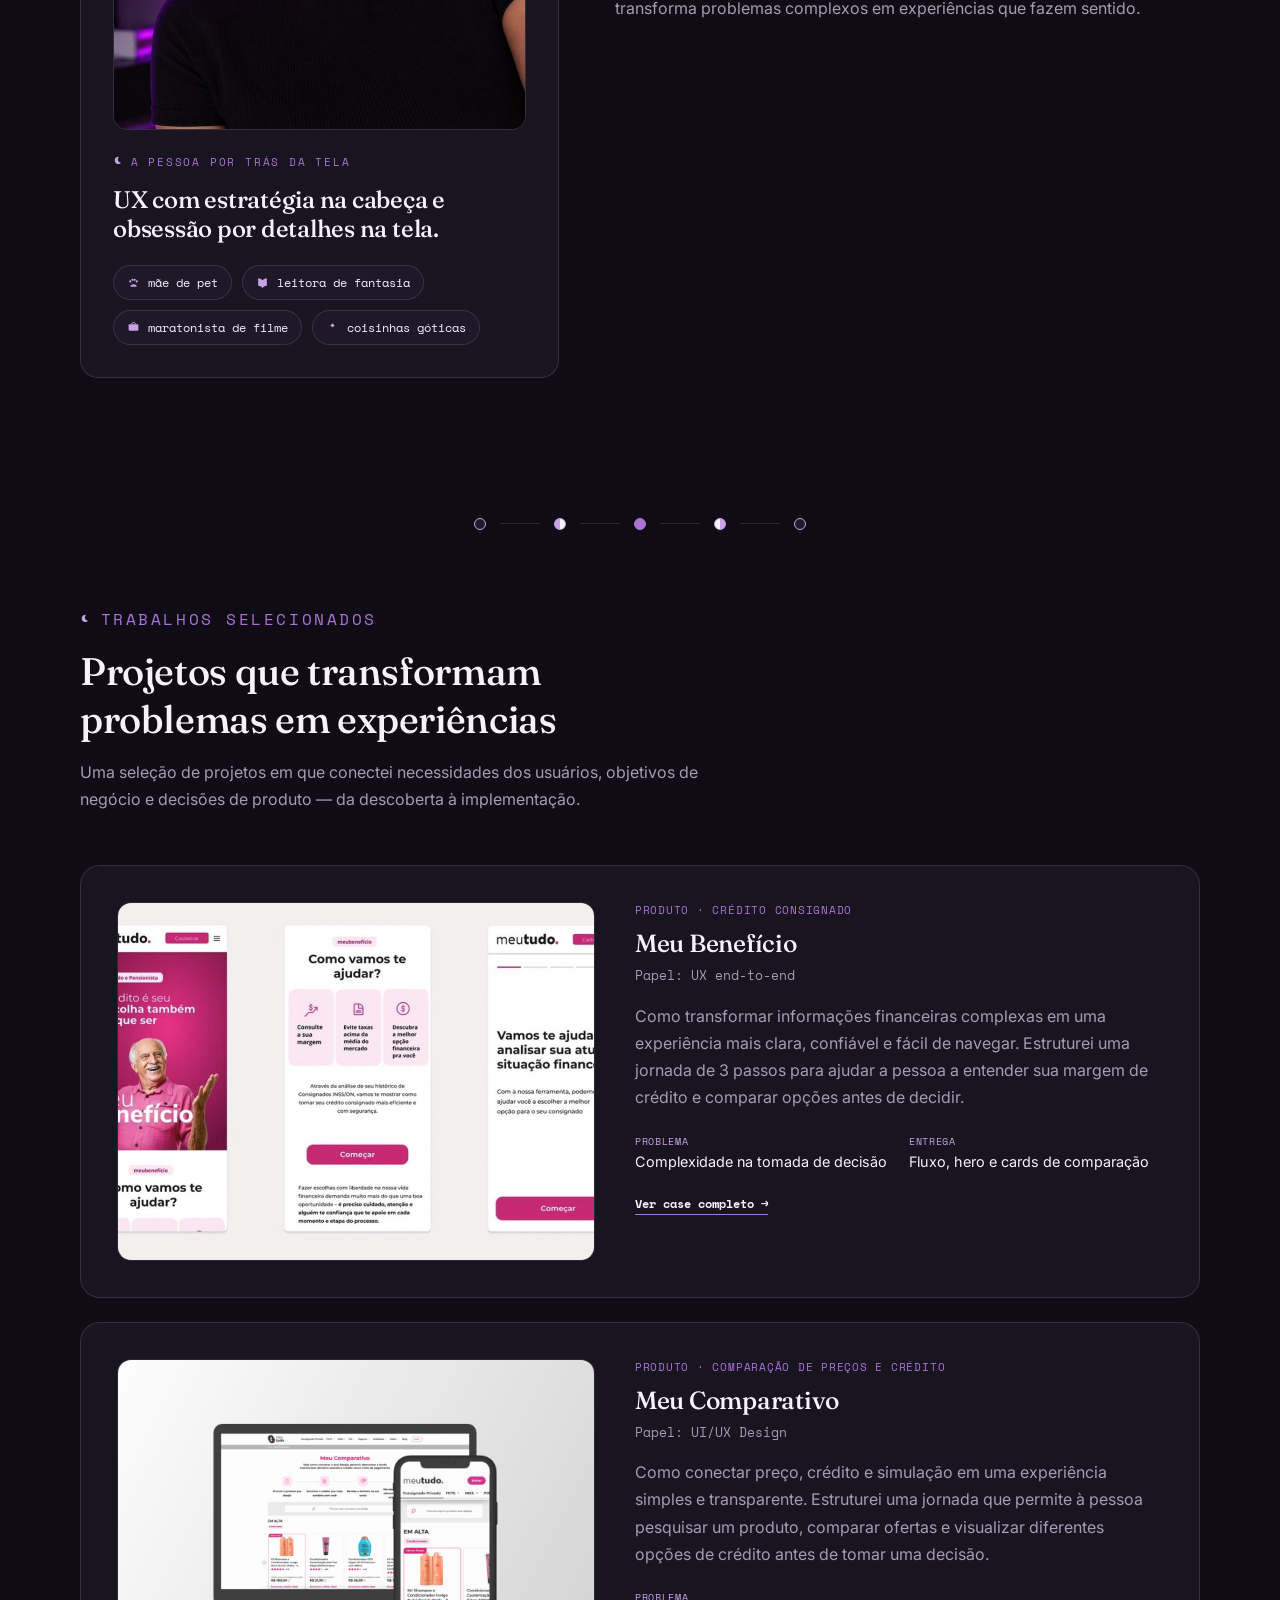
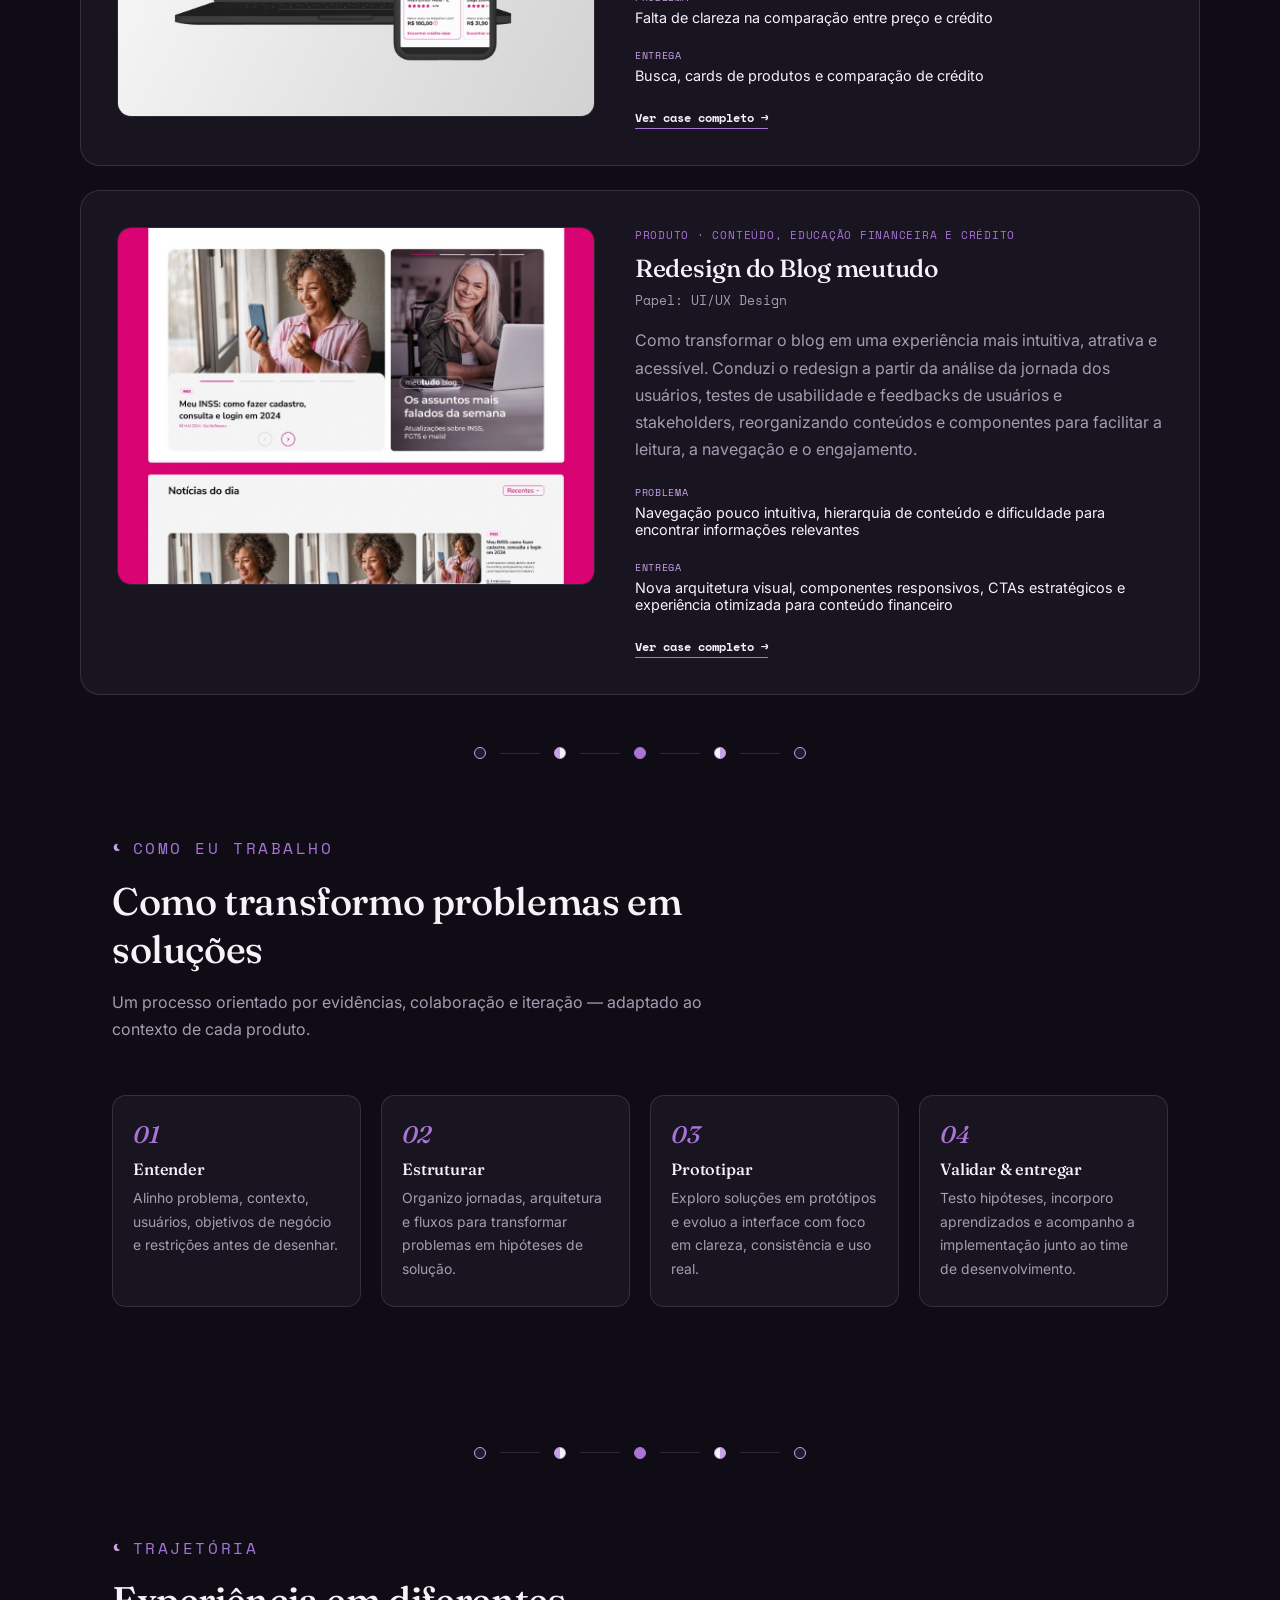
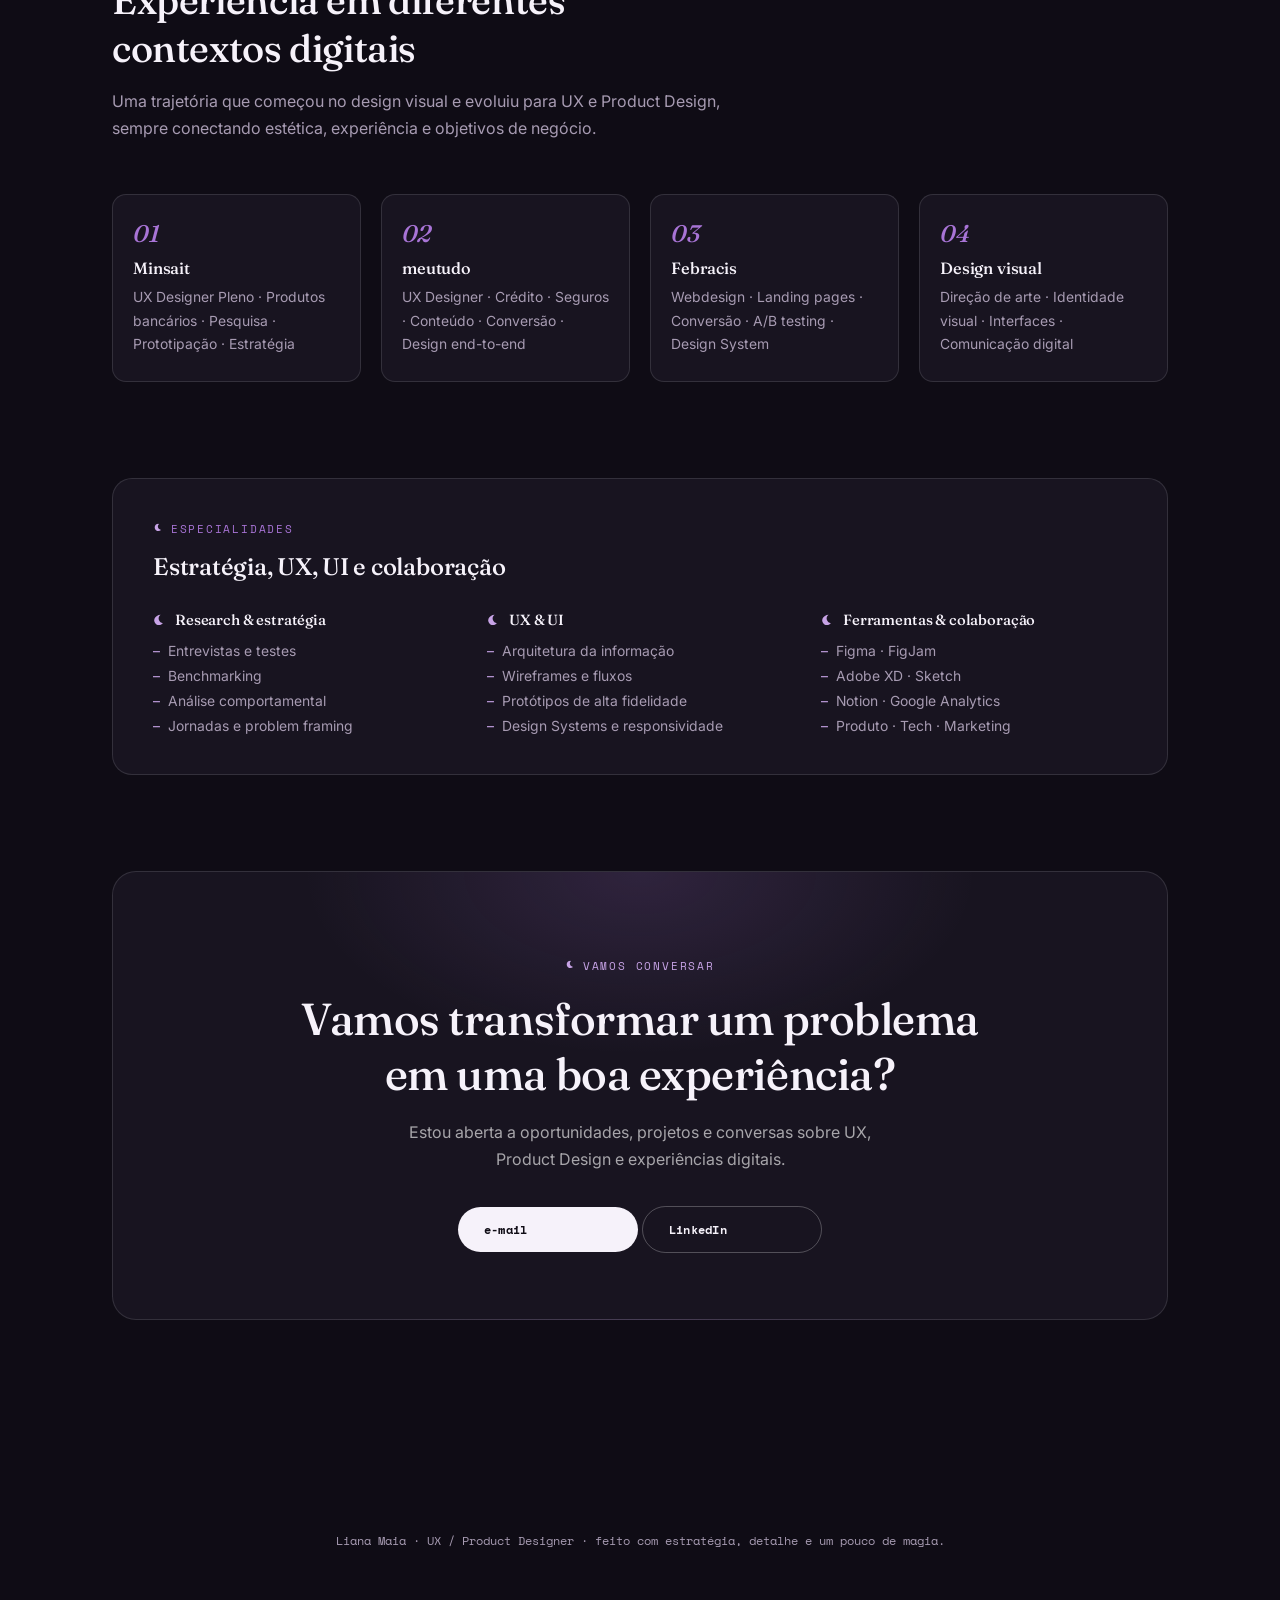
==== commit e4fafa9e: "feat: add new contato" ====
--- a/index.html
+++ b/index.html
@@ -10,939 +10,7 @@
   <link
     href="https://fonts.googleapis.com/css2?family=Fraunces:ital,opsz,wght@0,9..144,400;0,9..144,500;0,9..144,600;1,9..144,500;1,9..144,600&family=Inter:wght@400;500;600&family=Space+Mono:wght@400;700&display=swap"
     rel="stylesheet">
-  <style>
-    :root {
-      --black: #0f0c15;
-      --surface: #181420;
-      --surface-soft: #1e1828;
-      --purple: #a874d6;
-      --purple-deep: #3a1858;
-      --purple-mid: #c7a3e6;
-      --purple-soft: rgba(168, 116, 214, 0.14);
-      --paper: #0f0c15;
-      --white: #f6f2fa;
-      --muted: #a79bb2;
-      --line: rgba(246, 242, 250, 0.12);
-      --line-soft: rgba(246, 242, 250, 0.07);
-    }
-
-    * {
-      box-sizing: border-box;
-    }
-
-    html {
-      scroll-behavior: smooth;
-    }
-
-    body {
-      margin: 0;
-      background: var(--paper);
-      color: var(--white);
-      font-family: 'Inter', sans-serif;
-      font-weight: 400;
-      -webkit-font-smoothing: antialiased;
-      overflow-x: hidden;
-    }
-
-    ::selection {
-      background: var(--purple);
-      color: var(--black);
-    }
-
-    a {
-      color: inherit;
-    }
-
-    img,
-    svg {
-      display: block;
-      max-width: 100%;
-    }
-
-    .eyebrow {
-      font-family: 'Space Mono', monospace;
-      font-size: 0.7rem;
-      letter-spacing: 0.16em;
-      text-transform: uppercase;
-      color: var(--purple);
-      display: flex;
-      align-items: center;
-      gap: 0.6em;
-    }
-
-    .eyebrow::before {
-      content: "";
-      width: 11px;
-      height: 11px;
-      background: url("data:image/svg+xml,%3Csvg xmlns='http://www.w3.org/2000/svg' viewBox='0 0 100 100'%3E%3Cpath fill='%23c7a3e6' d='M55 10c-9 8-13 20-9 32 4 12 15 20 27 21-9 9-22 13-35 9C22 66 13 50 16 34 19 18 34 7 50 8c2 0 3.5.7 5 2z'/%3E%3C/svg%3E") center/contain no-repeat;
-      flex-shrink: 0;
-    }
-
-    h1,
-    h2,
-    h3,
-    h4 {
-      font-family: 'Fraunces', serif;
-      font-weight: 500;
-      margin: 0;
-      color: var(--white);
-      letter-spacing: -0.01em;
-    }
-
-    p {
-      line-height: 1.7;
-      color: var(--muted);
-      margin: 0;
-    }
-
-    .wrap {
-      max-width: 1120px;
-      margin: 0 auto;
-      padding: 0 32px;
-    }
-
-    a:focus-visible,
-    button:focus-visible {
-      outline: 2px solid var(--purple);
-      outline-offset: 4px;
-      border-radius: 4px;
-    }
-
-    @media (prefers-reduced-motion: reduce) {
-      * {
-        animation-duration: 0.01ms !important;
-        animation-iteration-count: 1 !important;
-        transition-duration: 0.01ms !important;
-        scroll-behavior: auto !important;
-      }
-    }
-
-    /* ---------- Nav ---------- */
-    header.nav {
-      position: sticky;
-      top: 0;
-      z-index: 50;
-      backdrop-filter: blur(14px);
-      background: rgba(15, 12, 21, 0.82);
-      border-bottom: 1px solid var(--line);
-    }
-
-    .nav-inner {
-      max-width: 1120px;
-      margin: 0 auto;
-      padding: 20px 32px;
-      display: flex;
-      align-items: center;
-      justify-content: space-between;
-    }
-
-    .brand {
-      display: flex;
-      align-items: center;
-      gap: 9px;
-      font-family: 'Fraunces', serif;
-      font-weight: 500;
-      font-style: italic;
-      font-size: 1.1rem;
-      color: var(--white);
-      text-decoration: none;
-    }
-
-    .brand .mark {
-      width: 19px;
-      height: 19px;
-    }
-
-    nav.links {
-      display: flex;
-      gap: 32px;
-    }
-
-    nav.links a {
-      text-decoration: none;
-      font-size: 0.85rem;
-      color: var(--muted);
-      font-weight: 500;
-      letter-spacing: 0.01em;
-      position: relative;
-      padding-bottom: 3px;
-      transition: color 0.2s ease;
-    }
-
-    nav.links a:hover {
-      color: var(--white);
-    }
-
-    @media (max-width:760px) {
-      nav.links {
-        display: none;
-      }
-    }
-
-    /* ---------- Hero ---------- */
-    .hero {
-      position: relative;
-      padding: 100px 32px 60px;
-      max-width: 1120px;
-      margin: 0 auto;
-      display: grid;
-      grid-template-columns: 1.15fr 0.85fr;
-      gap: 48px;
-      align-items: center;
-    }
-
-    @media (max-width:860px) {
-      .hero {
-        grid-template-columns: 1fr;
-        padding-top: 64px;
-      }
-    }
-
-    .hero h1 {
-      font-size: clamp(2.4rem, 5vw, 3.9rem);
-      line-height: 1.08;
-      font-weight: 500;
-    }
-
-    .hero h1 em {
-      font-style: italic;
-      color: var(--purple);
-      font-weight: 500;
-    }
-
-    .hero .lede {
-      margin-top: 24px;
-      font-size: 1.08rem;
-      max-width: 46ch;
-    }
-
-    .hero .cta-row {
-      margin-top: 34px;
-      display: flex;
-      gap: 14px;
-      flex-wrap: wrap;
-      align-items: center;
-    }
-
-    .btn {
-      display: inline-flex;
-      align-items: center;
-      gap: 8px;
-      text-align: center;
-      padding: 13px 26px;
-      border-radius: 999px;
-      font-family: 'Space Mono', monospace;
-      font-size: 0.78rem;
-      letter-spacing: 0.02em;
-      text-decoration: none;
-      font-weight: 700;
-      transition: transform 0.2s ease, background 0.2s ease, border-color 0.2s ease, color 0.2s ease;
-      min-width: 180px;
-
-      @media (max-width:580px) {
-        width: 100%;
-      }
-
-    }
-
-    .btn.solid {
-      background: var(--white);
-      color: var(--black);
-    }
-
-    .btn.solid:hover {
-      background: var(--purple);
-      color: var(--black);
-      transform: translateY(-1px);
-    }
-
-    .btn.ghost {
-      border: 1px solid var(--line);
-      color: var(--white);
-    }
-
-    .btn.ghost:hover {
-      border-color: var(--purple);
-      color: var(--purple);
-    }
-
-    .btn.link {
-      border: 1px solid transparent;
-      color: var(--white);
-      text-decoration: underline;
-      text-decoration-color: var(--white);
-      text-underline-offset: 4px;
-    }
-
-    .btn.link:hover {
-      color: var(--purple);
-      text-decoration-color: var(--purple);
-    }
-
-    /* ---------- Hero visual: luazinha, sem morcego/fantasma ---------- */
-    .hero-stage {
-      position: relative;
-      height: 380px;
-      display: flex;
-      align-items: center;
-      justify-content: center;
-    }
-
-    .moon-art {
-      position: relative;
-      width: 260px;
-      height: 260px;
-      display: flex;
-      align-items: center;
-      justify-content: center;
-    }
-
-    .moon-art svg.moon-svg {
-      position: relative;
-      width: 200px;
-      height: 200px;
-    }
-
-    .moon-art .bat {
-      position: absolute;
-      opacity: 0.55;
-    }
-
-    .moon-art .bat.b1 {
-      width: 26px;
-      top: 14%;
-      left: 10%;
-      transform: rotate(-6deg);
-    }
-
-    .moon-art .bat.b2 {
-      width: 16px;
-      top: 34%;
-      left: 0%;
-      opacity: 0.35;
-      transform: rotate(4deg);
-    }
-
-    .moon-art .dot {
-      position: absolute;
-      border-radius: 50%;
-      background: var(--purple-mid);
-    }
-
-    .moon-art .dot.d1 {
-      width: 5px;
-      height: 5px;
-      top: 12%;
-      right: 14%;
-      opacity: 0.8;
-    }
-
-    .moon-art .dot.d2 {
-      width: 3px;
-      height: 3px;
-      top: 70%;
-      right: 6%;
-      opacity: 0.5;
-    }
-
-    .moon-art .dot.d3 {
-      width: 4px;
-      height: 4px;
-      bottom: 14%;
-      left: 12%;
-      opacity: 0.55;
-    }
-
-    .moon-art .dot.d4 {
-      width: 3px;
-      height: 3px;
-      top: 30%;
-      left: 4%;
-      opacity: 0.4;
-    }
-
-    .scroll-hint {
-      position: absolute;
-      left: 32px;
-      bottom: 10px;
-      display: flex;
-      align-items: center;
-      gap: 10px;
-      font-family: 'Space Mono', monospace;
-      font-size: 0.7rem;
-      color: var(--muted);
-    }
-
-    @media (max-width:860px) {
-      .scroll-hint {
-        display: none;
-      }
-    }
-
-    .credibility-strip {
-      max-width: 1120px;
-      margin: 8px auto 0;
-      padding: 0 32px 20px;
-      display: grid;
-      grid-template-columns: repeat(4, 1fr);
-      gap: 14px;
-    }
-
-    .credibility-strip>div {
-      border: 1px solid var(--line);
-      border-radius: 14px;
-      padding: 18px;
-      background: var(--surface);
-    }
-
-    .credibility-strip strong {
-      display: block;
-      color: var(--white);
-      font-family: 'Fraunces', serif;
-      font-weight: 500;
-      font-size: 1.02rem;
-    }
-
-    .credibility-strip span {
-      display: block;
-      margin-top: 5px;
-      color: var(--muted);
-      font-size: 0.75rem;
-      line-height: 1.45;
-    }
-
-    @media (max-width:900px) {
-      .credibility-strip {
-        grid-template-columns: 1fr 1fr;
-      }
-    }
-
-    @media (max-width:520px) {
-      .credibility-strip {
-        grid-template-columns: 1fr;
-        padding-left: 20px;
-        padding-right: 20px;
-      }
-    }
-
-    /* ---------- Moon-phase divider (luazinhas) ---------- */
-    .phase-divider {
-      display: flex;
-      align-items: center;
-      justify-content: center;
-      gap: 14px;
-      padding: 52px 0;
-    }
-
-    .phase-divider span {
-      width: 12px;
-      height: 12px;
-      border-radius: 50%;
-      background: var(--white);
-      border: 1px solid var(--purple-mid);
-    }
-
-    .phase-divider span.p1 {
-      background: var(--purple-soft);
-    }
-
-    .phase-divider span.p2 {
-      background: linear-gradient(90deg, var(--purple-mid) 50%, var(--white) 50%);
-    }
-
-    .phase-divider span.p3 {
-      background: var(--purple);
-      border-color: var(--purple);
-    }
-
-    .phase-divider span.p4 {
-      background: linear-gradient(90deg, var(--white) 50%, var(--purple-mid) 50%);
-    }
-
-    .phase-divider span.p5 {
-      background: var(--purple-soft);
-    }
-
-    .phase-divider .rule {
-      width: 40px;
-      height: 1px;
-      background: var(--line);
-    }
-
-    /* ---------- Section shell ---------- */
-    section {
-      position: relative;
-      padding: 8px 32px 88px;
-    }
-
-    .section-inner {
-      max-width: 1120px;
-      margin: 0 auto;
-    }
-
-    .section-head {
-      max-width: 620px;
-      margin-bottom: 52px;
-    }
-
-    .section-head h2 {
-      font-size: clamp(1.8rem, 3.2vw, 2.4rem);
-      margin-top: 14px;
-      font-weight: 500;
-    }
-
-    .section-head p {
-      margin-top: 16px;
-      font-size: 1rem;
-    }
-
-    /* ---------- About ---------- */
-    .about-grid {
-      display: grid;
-      grid-template-columns: 0.9fr 1.1fr;
-      gap: 56px;
-      align-items: start;
-    }
-
-    @media (max-width:820px) {
-      .about-grid {
-        grid-template-columns: 1fr;
-      }
-    }
-
-    .about-card {
-      background: var(--surface);
-      border: 1px solid var(--line);
-      border-radius: 18px;
-      padding: 32px;
-    }
-
-    .about-photo {
-      border-radius: 14px;
-      overflow: hidden;
-      border: 1px solid var(--line);
-    }
-
-    .about-photo img {
-      width: 100%;
-      height: auto;
-      display: block;
-    }
-
-    .about-card .paw-row {
-      display: flex;
-      gap: 10px;
-      margin-top: 22px;
-      flex-wrap: wrap;
-    }
-
-    .chip {
-      display: inline-flex;
-      align-items: center;
-      gap: 8px;
-      font-family: 'Space Mono', monospace;
-      font-size: 0.73rem;
-      padding: 8px 13px;
-      border-radius: 999px;
-      border: 1px solid var(--line);
-      color: var(--white);
-      background: var(--surface-soft);
-    }
-
-    .chip svg {
-      width: 13px;
-      height: 13px;
-    }
-
-    .about-text p+p {
-      margin-top: 18px;
-    }
-
-    .about-text .accent-word {
-      color: var(--purple);
-      font-style: italic;
-      font-family: 'Fraunces', serif;
-    }
-
-    /* ---------- Projects ---------- */
-    .project-list {
-      display: flex;
-      flex-direction: column;
-      gap: 24px;
-    }
-
-    .project-card {
-      border: 1px solid var(--line);
-      border-radius: 20px;
-      background: var(--surface);
-      padding: 36px;
-      display: grid;
-      grid-template-columns: 0.95fr 1.05fr;
-      gap: 40px;
-      transition: border-color 0.25s ease, transform 0.25s ease;
-    }
-
-    .project-card:hover {
-      border-color: var(--purple-mid);
-      transform: translateY(-2px);
-    }
-
-    @media (max-width:860px) {
-      .project-card {
-        grid-template-columns: 1fr;
-        padding: 26px;
-      }
-    }
-
-    .project-visual {
-      border-radius: 14px;
-      overflow: hidden;
-      border: 1px solid var(--line);
-      aspect-ratio: 4/3;
-      display: flex;
-      flex-direction: column;
-      background: var(--paper);
-    }
-
-    .browser-bar {
-      display: flex;
-      gap: 6px;
-      padding: 10px 12px;
-      background: var(--purple-soft);
-    }
-
-    .browser-bar i {
-      width: 7px;
-      height: 7px;
-      border-radius: 50%;
-      background: var(--purple-mid);
-    }
-
-    .mock-body {
-      flex: 1;
-      padding: 16px;
-      display: flex;
-      flex-direction: column;
-      gap: 10px;
-    }
-
-    .mock-line {
-      height: 9px;
-      border-radius: 5px;
-      background: var(--purple-mid);
-      opacity: 0.5;
-    }
-
-    .mock-line.w60 {
-      width: 60%;
-    }
-
-    .mock-line.w40 {
-      width: 40%;
-    }
-
-    .mock-line.w80 {
-      width: 80%;
-      opacity: 0.25;
-      background: var(--purple);
-    }
-
-    .mock-block {
-      flex: 1;
-      border-radius: 10px;
-      background: var(--white);
-      border: 1px dashed var(--line);
-    }
-
-    .mock-pill {
-      align-self: flex-start;
-      font-family: 'Space Mono', monospace;
-      font-size: 0.58rem;
-      padding: 5px 10px;
-      border-radius: 999px;
-      background: var(--black);
-      color: var(--white);
-      margin-top: auto;
-    }
-
-    .project-visual img {
-      width: 100%;
-      height: 100%;
-      object-fit: cover;
-      display: block;
-    }
-
-    .project-links {
-      margin-top: 24px;
-      display: flex;
-      gap: 22px;
-      flex-wrap: wrap;
-    }
-
-    .project-links .project-link {
-      margin-top: 0;
-    }
-
-    .project-body {
-      display: flex;
-      flex-direction: column;
-    }
-
-    .project-tag {
-      font-family: 'Space Mono', monospace;
-      font-size: 0.68rem;
-      color: var(--purple);
-      letter-spacing: 0.07em;
-      text-transform: uppercase;
-    }
-
-    .project-body h3 {
-      font-size: 1.55rem;
-      margin-top: 10px;
-      font-weight: 500;
-    }
-
-    .project-body .role {
-      margin-top: 6px;
-      font-size: 0.83rem;
-      color: var(--muted);
-      font-family: 'Space Mono', monospace;
-    }
-
-    .project-body p.desc {
-      margin-top: 16px;
-    }
-
-    .project-meta {
-      display: flex;
-      gap: 22px;
-      margin-top: 22px;
-      flex-wrap: wrap;
-    }
-
-    .project-meta div {
-      min-width: 120px;
-    }
-
-    .project-meta .label {
-      font-family: 'Space Mono', monospace;
-      font-size: 0.63rem;
-      text-transform: uppercase;
-      letter-spacing: 0.07em;
-      color: var(--purple-mid);
-    }
-
-    .project-meta .value {
-      font-size: 0.9rem;
-      color: var(--white);
-      margin-top: 4px;
-    }
-
-    .project-link {
-      margin-top: 24px;
-      align-self: flex-start;
-      display: inline-flex;
-      align-items: center;
-      gap: 8px;
-      font-family: 'Space Mono', monospace;
-      font-size: 0.76rem;
-      font-weight: 700;
-      color: var(--white);
-      text-decoration: none;
-      padding-bottom: 2px;
-      border-bottom: 1px solid var(--purple);
-    }
-
-    .project-link:hover {
-      color: var(--purple);
-    }
-
-    .note-strip {
-      margin-top: 34px;
-      padding: 16px 22px;
-      border-radius: 12px;
-      border: 1px dashed var(--line);
-      font-size: 0.85rem;
-      color: var(--muted);
-      display: flex;
-      gap: 10px;
-      align-items: flex-start;
-    }
-
-    .note-strip svg {
-      width: 15px;
-      flex-shrink: 0;
-      margin-top: 3px;
-    }
-
-    /* ---------- Process ---------- */
-    .process-list {
-      display: grid;
-      grid-template-columns: repeat(4, 1fr);
-      gap: 20px;
-    }
-
-    @media (max-width:900px) {
-      .process-list {
-        grid-template-columns: 1fr 1fr;
-      }
-    }
-
-    @media (max-width:520px) {
-      .process-list {
-        grid-template-columns: 1fr;
-      }
-    }
-
-    .process-item {
-      padding: 24px 20px;
-      border-radius: 14px;
-      border: 1px solid var(--line);
-      background: var(--surface);
-    }
-
-    .process-item .num {
-      font-family: 'Fraunces', serif;
-      font-style: italic;
-      font-weight: 500;
-      font-size: 1.5rem;
-      color: var(--purple);
-    }
-
-    .process-item h4 {
-      font-size: 1.02rem;
-      margin-top: 10px;
-      font-weight: 500;
-    }
-
-    .process-item p {
-      margin-top: 8px;
-      font-size: 0.87rem;
-    }
-
-    /* ---------- Skills ---------- */
-    .grimoire {
-      border: 1px solid var(--line);
-      border-radius: 20px;
-      padding: 40px;
-      background: var(--surface);
-    }
-
-    .grimoire-grid {
-      display: grid;
-      grid-template-columns: repeat(3, 1fr);
-      gap: 28px;
-      margin-top: 30px;
-    }
-
-    @media (max-width:760px) {
-      .grimoire-grid {
-        grid-template-columns: 1fr 1fr;
-      }
-    }
-
-    @media (max-width:480px) {
-      .grimoire-grid {
-        grid-template-columns: 1fr;
-      }
-    }
-
-    .grimoire-cat h4 {
-      font-size: 0.92rem;
-      display: flex;
-      align-items: center;
-      gap: 8px;
-      font-weight: 500;
-    }
-
-    .grimoire-cat h4 svg {
-      width: 14px;
-    }
-
-    .grimoire-cat ul {
-      list-style: none;
-      margin: 14px 0 0;
-      padding: 0;
-      display: flex;
-      flex-direction: column;
-      gap: 9px;
-    }
-
-    .grimoire-cat li {
-      font-size: 0.87rem;
-      color: var(--muted);
-      position: relative;
-      padding-left: 15px;
-    }
-
-    .grimoire-cat li::before {
-      content: "–";
-      position: absolute;
-      left: 0;
-      top: 0;
-      color: var(--purple-mid);
-    }
-
-    /* ---------- Contact ---------- */
-    .contact-card {
-      text-align: center;
-      padding: 66px 32px;
-      border-radius: 24px;
-      background:
-        radial-gradient(ellipse 480px 260px at 50% 0%, rgba(168, 116, 214, 0.16), transparent 70%),
-        var(--surface);
-      border: 1px solid var(--line);
-      color: var(--white);
-    }
-
-    .contact-card .eyebrow {
-      color: var(--purple-mid);
-    }
-
-    .contact-card h2 {
-      font-size: clamp(1.9rem, 4vw, 2.8rem);
-      color: var(--white);
-      font-weight: 500;
-    }
-
-    .contact-card p {
-      margin: 18px auto 0;
-      max-width: 48ch;
-      color: rgba(255, 255, 255, 0.62);
-    }
-
-    .contact-card .cta-row {
-      justify-content: center;
-      margin-top: 32px;
-    }
-
-    .contact-card .btn.solid {
-      background: var(--white);
-      color: var(--black);
-    }
-
-    .contact-card .btn.solid:hover {
-      background: var(--purple-soft);
-    }
-
-    .contact-card .btn.ghost {
-      border-color: rgba(255, 255, 255, 0.25);
-      color: var(--white);
-    }
-
-    .contact-card .btn.ghost:hover {
-      border-color: var(--white);
-      color: var(--white);
-    }
-
-    footer {
-      padding: 36px 32px 56px;
-      text-align: center;
-      font-family: 'Space Mono', monospace;
-      font-size: 0.73rem;
-      color: var(--muted);
-    }
-  </style>
+  <link rel="stylesheet" href="index.css">
 </head>
 
 <body>
@@ -982,7 +50,8 @@
         <div class="cta-row">
           <a class="btn solid" href="#projetos">Ver projetos</a>
           <a class="btn ghost" href="#contato">Vamos conversar</a>
-          <a class="btn link" href="assets/Liana_Maia_CV_roxo_profissional.pdf" target="_blank">Ver currículo</a>
+          <a class="btn link" href="assets/Liana_Maia_CV_roxo_profissional.pdf" rel="noopener" target="_blank">Ver
+            currículo</a>
         </div>
       </div>
 
@@ -1369,7 +438,7 @@
               <p>Estou aberta a oportunidades, projetos e conversas sobre UX, Product Design e experiências digitais.
               </p>
               <div class="cta-row">
-                <a class="btn solid" href="mailto:contatolianamaia@gmail.com">contatolianamaia@gmail.com</a>
+                <a class="btn solid" href="mailto:contatolianamaia@gmail.com">e-mail</a>
                 <a class="btn ghost" href="https://linkedin.com/in/lianamaia" target="_blank"
                   rel="noopener">LinkedIn</a>
               </div>
--- a/index.css
+++ b/index.css
@@ -0,0 +1,931 @@
+  :root {
+      --black: #0f0c15;
+      --surface: #181420;
+      --surface-soft: #1e1828;
+      --purple: #a874d6;
+      --purple-deep: #3a1858;
+      --purple-mid: #c7a3e6;
+      --purple-soft: rgba(168, 116, 214, 0.14);
+      --paper: #0f0c15;
+      --white: #f6f2fa;
+      --muted: #a79bb2;
+      --line: rgba(246, 242, 250, 0.12);
+      --line-soft: rgba(246, 242, 250, 0.07);
+  }
+
+  * {
+      box-sizing: border-box;
+  }
+
+  html {
+      scroll-behavior: smooth;
+  }
+
+  body {
+      margin: 0;
+      background: var(--paper);
+      color: var(--white);
+      font-family: 'Inter', sans-serif;
+      font-weight: 400;
+      -webkit-font-smoothing: antialiased;
+      overflow-x: hidden;
+  }
+
+  ::selection {
+      background: var(--purple);
+      color: var(--black);
+  }
+
+  a {
+      color: inherit;
+  }
+
+  img,
+  svg {
+      display: block;
+      max-width: 100%;
+  }
+
+  .eyebrow {
+      font-family: 'Space Mono', monospace;
+      font-size: 0.7rem;
+      letter-spacing: 0.16em;
+      text-transform: uppercase;
+      color: var(--purple);
+      display: flex;
+      align-items: center;
+      gap: 0.6em;
+  }
+
+  .eyebrow::before {
+      content: "";
+      width: 11px;
+      height: 11px;
+      background: url("data:image/svg+xml,%3Csvg xmlns='http://www.w3.org/2000/svg' viewBox='0 0 100 100'%3E%3Cpath fill='%23c7a3e6' d='M55 10c-9 8-13 20-9 32 4 12 15 20 27 21-9 9-22 13-35 9C22 66 13 50 16 34 19 18 34 7 50 8c2 0 3.5.7 5 2z'/%3E%3C/svg%3E") center/contain no-repeat;
+      flex-shrink: 0;
+  }
+
+  h1,
+  h2,
+  h3,
+  h4 {
+      font-family: 'Fraunces', serif;
+      font-weight: 500;
+      margin: 0;
+      color: var(--white);
+      letter-spacing: -0.01em;
+  }
+
+  p {
+      line-height: 1.7;
+      color: var(--muted);
+      margin: 0;
+  }
+
+  .wrap {
+      max-width: 1120px;
+      margin: 0 auto;
+      padding: 0 32px;
+  }
+
+  a:focus-visible,
+  button:focus-visible {
+      outline: 2px solid var(--purple);
+      outline-offset: 4px;
+      border-radius: 4px;
+  }
+
+  @media (prefers-reduced-motion: reduce) {
+      * {
+          animation-duration: 0.01ms !important;
+          animation-iteration-count: 1 !important;
+          transition-duration: 0.01ms !important;
+          scroll-behavior: auto !important;
+      }
+  }
+
+  /* ---------- Nav ---------- */
+  header.nav {
+      position: sticky;
+      top: 0;
+      z-index: 50;
+      backdrop-filter: blur(14px);
+      background: rgba(15, 12, 21, 0.82);
+      border-bottom: 1px solid var(--line);
+  }
+
+  .nav-inner {
+      max-width: 1120px;
+      margin: 0 auto;
+      padding: 20px 32px;
+      display: flex;
+      align-items: center;
+      justify-content: space-between;
+  }
+
+  .brand {
+      display: flex;
+      align-items: center;
+      gap: 9px;
+      font-family: 'Fraunces', serif;
+      font-weight: 500;
+      font-style: italic;
+      font-size: 1.1rem;
+      color: var(--white);
+      text-decoration: none;
+  }
+
+  .brand .mark {
+      width: 19px;
+      height: 19px;
+  }
+
+  nav.links {
+      display: flex;
+      gap: 32px;
+  }
+
+  nav.links a {
+      text-decoration: none;
+      font-size: 0.85rem;
+      color: var(--muted);
+      font-weight: 500;
+      letter-spacing: 0.01em;
+      position: relative;
+      padding-bottom: 3px;
+      transition: color 0.2s ease;
+  }
+
+  nav.links a:hover {
+      color: var(--white);
+  }
+
+  @media (max-width:760px) {
+      nav.links {
+          display: none;
+      }
+  }
+
+  /* ---------- Hero ---------- */
+  .hero {
+      position: relative;
+      padding: 100px 32px 60px;
+      max-width: 1120px;
+      margin: 0 auto;
+      display: grid;
+      grid-template-columns: 1.15fr 0.85fr;
+      gap: 48px;
+      align-items: center;
+  }
+
+  @media (max-width:860px) {
+      .hero {
+          grid-template-columns: 1fr;
+          padding-top: 64px;
+      }
+  }
+
+  .hero h1 {
+      font-size: clamp(2.4rem, 5vw, 3.9rem);
+      line-height: 1.08;
+      font-weight: 500;
+  }
+
+  .hero h1 em {
+      font-style: italic;
+      color: var(--purple);
+      font-weight: 500;
+  }
+
+  .hero .lede {
+      margin-top: 24px;
+      font-size: 1.08rem;
+      max-width: 46ch;
+  }
+
+  .hero .cta-row {
+      margin-top: 34px;
+      display: flex;
+      gap: 14px;
+      flex-wrap: wrap;
+      align-items: center;
+  }
+
+  .btn {
+      display: inline-flex;
+      align-items: center;
+      gap: 8px;
+      text-align: center;
+      padding: 13px 26px;
+      border-radius: 999px;
+      font-family: 'Space Mono', monospace;
+      font-size: 0.78rem;
+      letter-spacing: 0.02em;
+      text-decoration: none;
+      font-weight: 700;
+      transition: transform 0.2s ease, background 0.2s ease, border-color 0.2s ease, color 0.2s ease;
+      min-width: 180px;
+
+      @media (max-width:580px) {
+          width: 100%;
+      }
+
+  }
+
+  .btn.solid {
+      background: var(--white);
+      color: var(--black);
+  }
+
+  .btn.solid:hover {
+      background: var(--purple);
+      color: var(--black);
+      transform: translateY(-1px);
+  }
+
+  .btn.ghost {
+      border: 1px solid var(--line);
+      color: var(--white);
+  }
+
+  .btn.ghost:hover {
+      border-color: var(--purple);
+      color: var(--purple);
+  }
+
+  .btn.link {
+      border: 1px solid transparent;
+      color: var(--white);
+      text-decoration: underline;
+      text-decoration-color: var(--white);
+      text-underline-offset: 4px;
+  }
+
+  .btn.link:hover {
+      color: var(--purple);
+      text-decoration-color: var(--purple);
+  }
+
+  /* ---------- Hero visual: luazinha, sem morcego/fantasma ---------- */
+  .hero-stage {
+      position: relative;
+      height: 380px;
+      display: flex;
+      align-items: center;
+      justify-content: center;
+  }
+
+  .moon-art {
+      position: relative;
+      width: 260px;
+      height: 260px;
+      display: flex;
+      align-items: center;
+      justify-content: center;
+  }
+
+  .moon-art svg.moon-svg {
+      position: relative;
+      width: 200px;
+      height: 200px;
+  }
+
+  .moon-art .bat {
+      position: absolute;
+      opacity: 0.55;
+  }
+
+  .moon-art .bat.b1 {
+      width: 26px;
+      top: 14%;
+      left: 10%;
+      transform: rotate(-6deg);
+  }
+
+  .moon-art .bat.b2 {
+      width: 16px;
+      top: 34%;
+      left: 0%;
+      opacity: 0.35;
+      transform: rotate(4deg);
+  }
+
+  .moon-art .dot {
+      position: absolute;
+      border-radius: 50%;
+      background: var(--purple-mid);
+  }
+
+  .moon-art .dot.d1 {
+      width: 5px;
+      height: 5px;
+      top: 12%;
+      right: 14%;
+      opacity: 0.8;
+  }
+
+  .moon-art .dot.d2 {
+      width: 3px;
+      height: 3px;
+      top: 70%;
+      right: 6%;
+      opacity: 0.5;
+  }
+
+  .moon-art .dot.d3 {
+      width: 4px;
+      height: 4px;
+      bottom: 14%;
+      left: 12%;
+      opacity: 0.55;
+  }
+
+  .moon-art .dot.d4 {
+      width: 3px;
+      height: 3px;
+      top: 30%;
+      left: 4%;
+      opacity: 0.4;
+  }
+
+  .scroll-hint {
+      position: absolute;
+      left: 32px;
+      bottom: 10px;
+      display: flex;
+      align-items: center;
+      gap: 10px;
+      font-family: 'Space Mono', monospace;
+      font-size: 0.7rem;
+      color: var(--muted);
+  }
+
+  @media (max-width:860px) {
+      .scroll-hint {
+          display: none;
+      }
+  }
+
+  .credibility-strip {
+      max-width: 1120px;
+      margin: 8px auto 0;
+      padding: 0 32px 20px;
+      display: grid;
+      grid-template-columns: repeat(4, 1fr);
+      gap: 14px;
+  }
+
+  .credibility-strip>div {
+      border: 1px solid var(--line);
+      border-radius: 14px;
+      padding: 18px;
+      background: var(--surface);
+  }
+
+  .credibility-strip strong {
+      display: block;
+      color: var(--white);
+      font-family: 'Fraunces', serif;
+      font-weight: 500;
+      font-size: 1.02rem;
+  }
+
+  .credibility-strip span {
+      display: block;
+      margin-top: 5px;
+      color: var(--muted);
+      font-size: 0.75rem;
+      line-height: 1.45;
+  }
+
+  @media (max-width:900px) {
+      .credibility-strip {
+          grid-template-columns: 1fr 1fr;
+      }
+  }
+
+  @media (max-width:520px) {
+      .credibility-strip {
+          grid-template-columns: 1fr;
+          padding-left: 20px;
+          padding-right: 20px;
+      }
+  }
+
+  /* ---------- Moon-phase divider (luazinhas) ---------- */
+  .phase-divider {
+      display: flex;
+      align-items: center;
+      justify-content: center;
+      gap: 14px;
+      padding: 52px 0;
+  }
+
+  .phase-divider span {
+      width: 12px;
+      height: 12px;
+      border-radius: 50%;
+      background: var(--white);
+      border: 1px solid var(--purple-mid);
+  }
+
+  .phase-divider span.p1 {
+      background: var(--purple-soft);
+  }
+
+  .phase-divider span.p2 {
+      background: linear-gradient(90deg, var(--purple-mid) 50%, var(--white) 50%);
+  }
+
+  .phase-divider span.p3 {
+      background: var(--purple);
+      border-color: var(--purple);
+  }
+
+  .phase-divider span.p4 {
+      background: linear-gradient(90deg, var(--white) 50%, var(--purple-mid) 50%);
+  }
+
+  .phase-divider span.p5 {
+      background: var(--purple-soft);
+  }
+
+  .phase-divider .rule {
+      width: 40px;
+      height: 1px;
+      background: var(--line);
+  }
+
+  /* ---------- Section shell ---------- */
+  section {
+      position: relative;
+      padding: 8px 32px 88px;
+  }
+
+  .section-inner {
+      max-width: 1120px;
+      margin: 0 auto;
+  }
+
+  .section-head {
+      max-width: 620px;
+      margin-bottom: 52px;
+  }
+
+  .section-head h2 {
+      font-size: clamp(1.8rem, 3.2vw, 2.4rem);
+      margin-top: 14px;
+      font-weight: 500;
+  }
+
+  .section-head p {
+      margin-top: 16px;
+      font-size: 1rem;
+  }
+
+  /* ---------- About ---------- */
+  .about-grid {
+      display: grid;
+      grid-template-columns: 0.9fr 1.1fr;
+      gap: 56px;
+      align-items: start;
+  }
+
+  @media (max-width:820px) {
+      .about-grid {
+          grid-template-columns: 1fr;
+      }
+  }
+
+  .about-card {
+      background: var(--surface);
+      border: 1px solid var(--line);
+      border-radius: 18px;
+      padding: 32px;
+  }
+
+  .about-photo {
+      border-radius: 14px;
+      overflow: hidden;
+      border: 1px solid var(--line);
+  }
+
+  .about-photo img {
+      width: 100%;
+      height: auto;
+      display: block;
+  }
+
+  .about-card .paw-row {
+      display: flex;
+      gap: 10px;
+      margin-top: 22px;
+      flex-wrap: wrap;
+  }
+
+  .chip {
+      display: inline-flex;
+      align-items: center;
+      gap: 8px;
+      font-family: 'Space Mono', monospace;
+      font-size: 0.73rem;
+      padding: 8px 13px;
+      border-radius: 999px;
+      border: 1px solid var(--line);
+      color: var(--white);
+      background: var(--surface-soft);
+  }
+
+  .chip svg {
+      width: 13px;
+      height: 13px;
+  }
+
+  .about-text p+p {
+      margin-top: 18px;
+  }
+
+  .about-text .accent-word {
+      color: var(--purple);
+      font-style: italic;
+      font-family: 'Fraunces', serif;
+  }
+
+  /* ---------- Projects ---------- */
+  .project-list {
+      display: flex;
+      flex-direction: column;
+      gap: 24px;
+  }
+
+  .project-card {
+      border: 1px solid var(--line);
+      border-radius: 20px;
+      background: var(--surface);
+      padding: 36px;
+      display: grid;
+      grid-template-columns: 0.95fr 1.05fr;
+      gap: 40px;
+      transition: border-color 0.25s ease, transform 0.25s ease;
+  }
+
+  .project-card:hover {
+      border-color: var(--purple-mid);
+      transform: translateY(-2px);
+  }
+
+  @media (max-width:860px) {
+      .project-card {
+          grid-template-columns: 1fr;
+          padding: 26px;
+      }
+  }
+
+  .project-visual {
+      border-radius: 14px;
+      overflow: hidden;
+      border: 1px solid var(--line);
+      aspect-ratio: 4/3;
+      display: flex;
+      flex-direction: column;
+      background: var(--paper);
+  }
+
+  .browser-bar {
+      display: flex;
+      gap: 6px;
+      padding: 10px 12px;
+      background: var(--purple-soft);
+  }
+
+  .browser-bar i {
+      width: 7px;
+      height: 7px;
+      border-radius: 50%;
+      background: var(--purple-mid);
+  }
+
+  .mock-body {
+      flex: 1;
+      padding: 16px;
+      display: flex;
+      flex-direction: column;
+      gap: 10px;
+  }
+
+  .mock-line {
+      height: 9px;
+      border-radius: 5px;
+      background: var(--purple-mid);
+      opacity: 0.5;
+  }
+
+  .mock-line.w60 {
+      width: 60%;
+  }
+
+  .mock-line.w40 {
+      width: 40%;
+  }
+
+  .mock-line.w80 {
+      width: 80%;
+      opacity: 0.25;
+      background: var(--purple);
+  }
+
+  .mock-block {
+      flex: 1;
+      border-radius: 10px;
+      background: var(--white);
+      border: 1px dashed var(--line);
+  }
+
+  .mock-pill {
+      align-self: flex-start;
+      font-family: 'Space Mono', monospace;
+      font-size: 0.58rem;
+      padding: 5px 10px;
+      border-radius: 999px;
+      background: var(--black);
+      color: var(--white);
+      margin-top: auto;
+  }
+
+  .project-visual img {
+      width: 100%;
+      height: 100%;
+      object-fit: cover;
+      display: block;
+  }
+
+  .project-links {
+      margin-top: 24px;
+      display: flex;
+      gap: 22px;
+      flex-wrap: wrap;
+  }
+
+  .project-links .project-link {
+      margin-top: 0;
+  }
+
+  .project-body {
+      display: flex;
+      flex-direction: column;
+  }
+
+  .project-tag {
+      font-family: 'Space Mono', monospace;
+      font-size: 0.68rem;
+      color: var(--purple);
+      letter-spacing: 0.07em;
+      text-transform: uppercase;
+  }
+
+  .project-body h3 {
+      font-size: 1.55rem;
+      margin-top: 10px;
+      font-weight: 500;
+  }
+
+  .project-body .role {
+      margin-top: 6px;
+      font-size: 0.83rem;
+      color: var(--muted);
+      font-family: 'Space Mono', monospace;
+  }
+
+  .project-body p.desc {
+      margin-top: 16px;
+  }
+
+  .project-meta {
+      display: flex;
+      gap: 22px;
+      margin-top: 22px;
+      flex-wrap: wrap;
+  }
+
+  .project-meta div {
+      min-width: 120px;
+  }
+
+  .project-meta .label {
+      font-family: 'Space Mono', monospace;
+      font-size: 0.63rem;
+      text-transform: uppercase;
+      letter-spacing: 0.07em;
+      color: var(--purple-mid);
+  }
+
+  .project-meta .value {
+      font-size: 0.9rem;
+      color: var(--white);
+      margin-top: 4px;
+  }
+
+  .project-link {
+      margin-top: 24px;
+      align-self: flex-start;
+      display: inline-flex;
+      align-items: center;
+      gap: 8px;
+      font-family: 'Space Mono', monospace;
+      font-size: 0.76rem;
+      font-weight: 700;
+      color: var(--white);
+      text-decoration: none;
+      padding-bottom: 2px;
+      border-bottom: 1px solid var(--purple);
+  }
+
+  .project-link:hover {
+      color: var(--purple);
+  }
+
+  .note-strip {
+      margin-top: 34px;
+      padding: 16px 22px;
+      border-radius: 12px;
+      border: 1px dashed var(--line);
+      font-size: 0.85rem;
+      color: var(--muted);
+      display: flex;
+      gap: 10px;
+      align-items: flex-start;
+  }
+
+  .note-strip svg {
+      width: 15px;
+      flex-shrink: 0;
+      margin-top: 3px;
+  }
+
+  /* ---------- Process ---------- */
+  .process-list {
+      display: grid;
+      grid-template-columns: repeat(4, 1fr);
+      gap: 20px;
+  }
+
+  @media (max-width:900px) {
+      .process-list {
+          grid-template-columns: 1fr 1fr;
+      }
+  }
+
+  @media (max-width:520px) {
+      .process-list {
+          grid-template-columns: 1fr;
+      }
+  }
+
+  .process-item {
+      padding: 24px 20px;
+      border-radius: 14px;
+      border: 1px solid var(--line);
+      background: var(--surface);
+  }
+
+  .process-item .num {
+      font-family: 'Fraunces', serif;
+      font-style: italic;
+      font-weight: 500;
+      font-size: 1.5rem;
+      color: var(--purple);
+  }
+
+  .process-item h4 {
+      font-size: 1.02rem;
+      margin-top: 10px;
+      font-weight: 500;
+  }
+
+  .process-item p {
+      margin-top: 8px;
+      font-size: 0.87rem;
+  }
+
+  /* ---------- Skills ---------- */
+  .grimoire {
+      border: 1px solid var(--line);
+      border-radius: 20px;
+      padding: 40px;
+      background: var(--surface);
+  }
+
+  .grimoire-grid {
+      display: grid;
+      grid-template-columns: repeat(3, 1fr);
+      gap: 28px;
+      margin-top: 30px;
+  }
+
+  @media (max-width:760px) {
+      .grimoire-grid {
+          grid-template-columns: 1fr 1fr;
+      }
+  }
+
+  @media (max-width:480px) {
+      .grimoire-grid {
+          grid-template-columns: 1fr;
+      }
+  }
+
+  .grimoire-cat h4 {
+      font-size: 0.92rem;
+      display: flex;
+      align-items: center;
+      gap: 8px;
+      font-weight: 500;
+  }
+
+  .grimoire-cat h4 svg {
+      width: 14px;
+  }
+
+  .grimoire-cat ul {
+      list-style: none;
+      margin: 14px 0 0;
+      padding: 0;
+      display: flex;
+      flex-direction: column;
+      gap: 9px;
+  }
+
+  .grimoire-cat li {
+      font-size: 0.87rem;
+      color: var(--muted);
+      position: relative;
+      padding-left: 15px;
+  }
+
+  .grimoire-cat li::before {
+      content: "–";
+      position: absolute;
+      left: 0;
+      top: 0;
+      color: var(--purple-mid);
+  }
+
+  /* ---------- Contact ---------- */
+  .contact-card {
+      text-align: center;
+      padding: 66px 32px;
+      border-radius: 24px;
+      background:
+          radial-gradient(ellipse 480px 260px at 50% 0%, rgba(168, 116, 214, 0.16), transparent 70%),
+          var(--surface);
+      border: 1px solid var(--line);
+      color: var(--white);
+  }
+
+  .contact-card .eyebrow {
+      color: var(--purple-mid);
+  }
+
+  .contact-card h2 {
+      font-size: clamp(1.9rem, 4vw, 2.8rem);
+      color: var(--white);
+      font-weight: 500;
+  }
+
+  .contact-card p {
+      margin: 18px auto 0;
+      max-width: 48ch;
+      color: rgba(255, 255, 255, 0.62);
+  }
+
+  .contact-card .cta-row {
+      justify-content: center;
+      margin-top: 32px;
+  }
+
+  .contact-card .btn.solid {
+      background: var(--white);
+      color: var(--black);
+  }
+
+  .contact-card .btn.solid:hover {
+      background: var(--purple-soft);
+  }
+
+  .contact-card .btn.ghost {
+      border-color: rgba(255, 255, 255, 0.25);
+      color: var(--white);
+  }
+
+  .contact-card .btn.ghost:hover {
+      border-color: var(--white);
+      color: var(--white);
+  }
+
+  footer {
+      padding: 36px 32px 56px;
+      text-align: center;
+      font-family: 'Space Mono', monospace;
+      font-size: 0.73rem;
+      color: var(--muted);
+  }
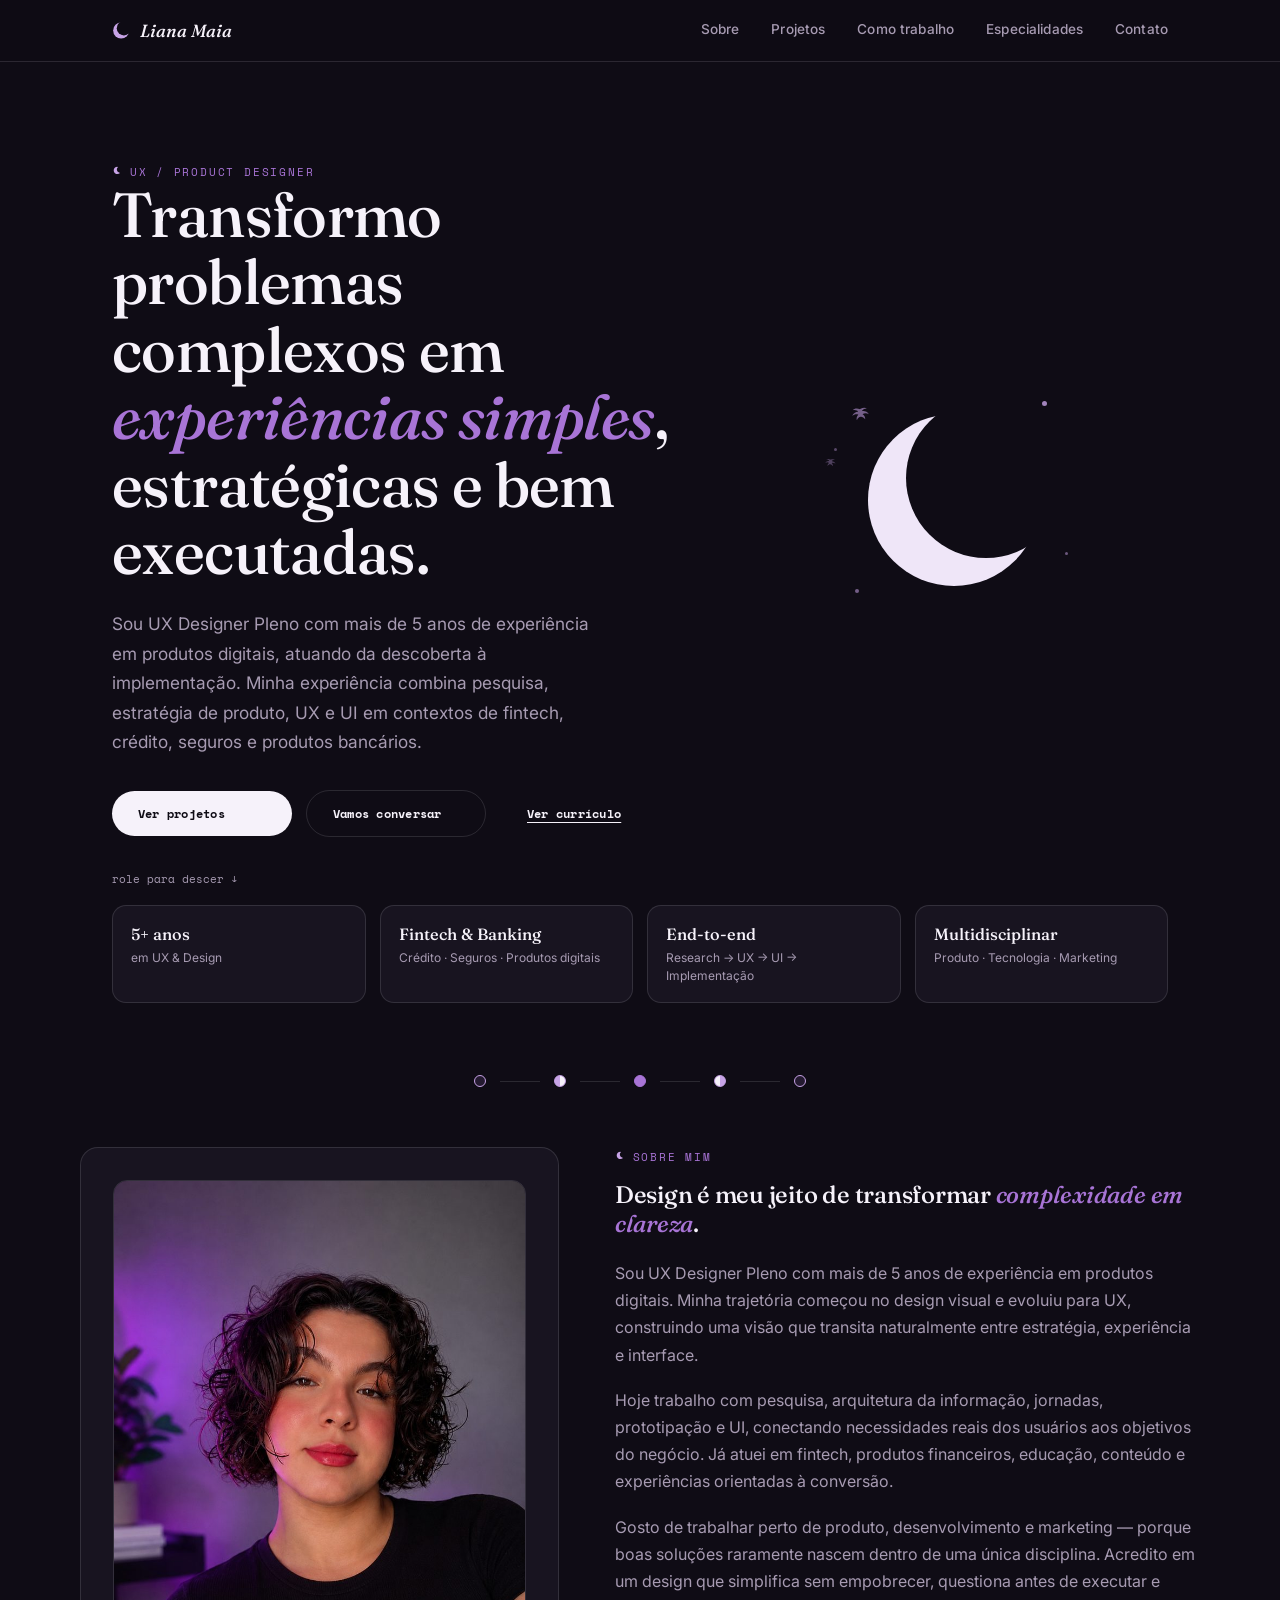
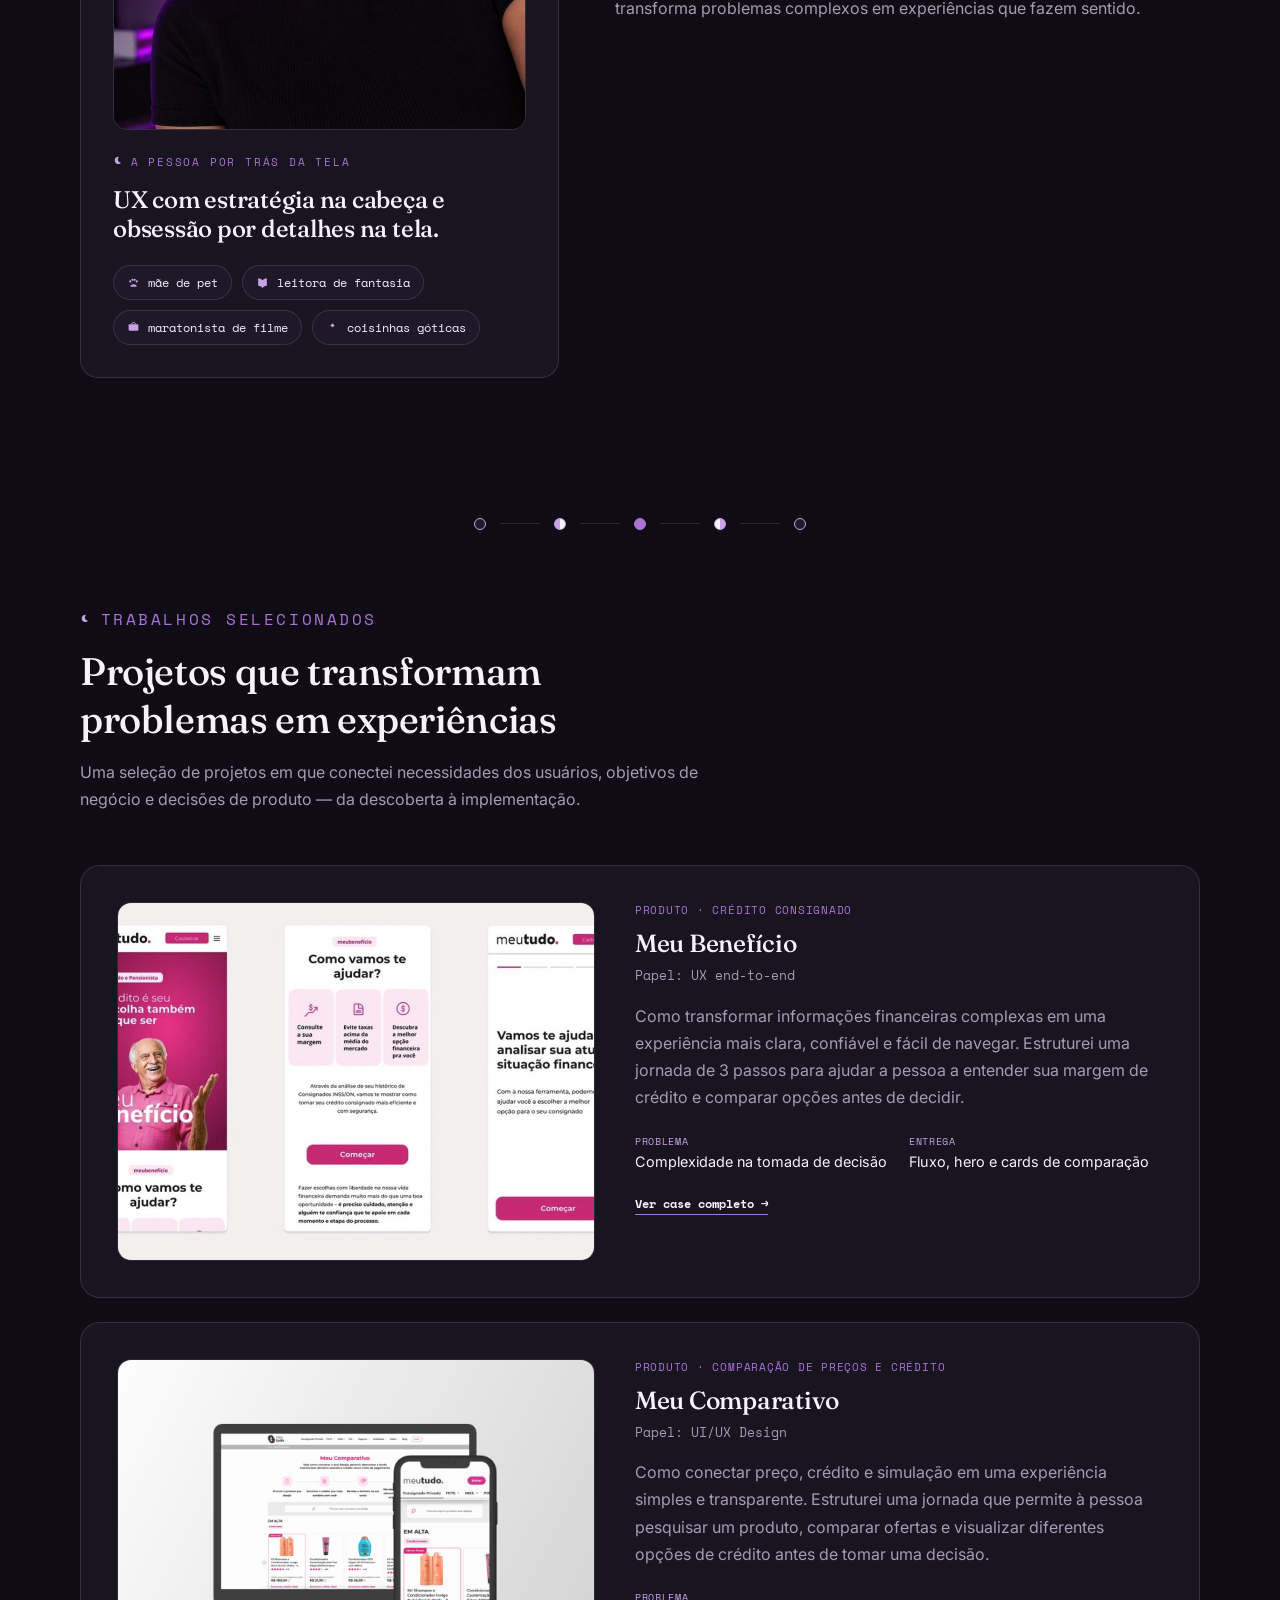
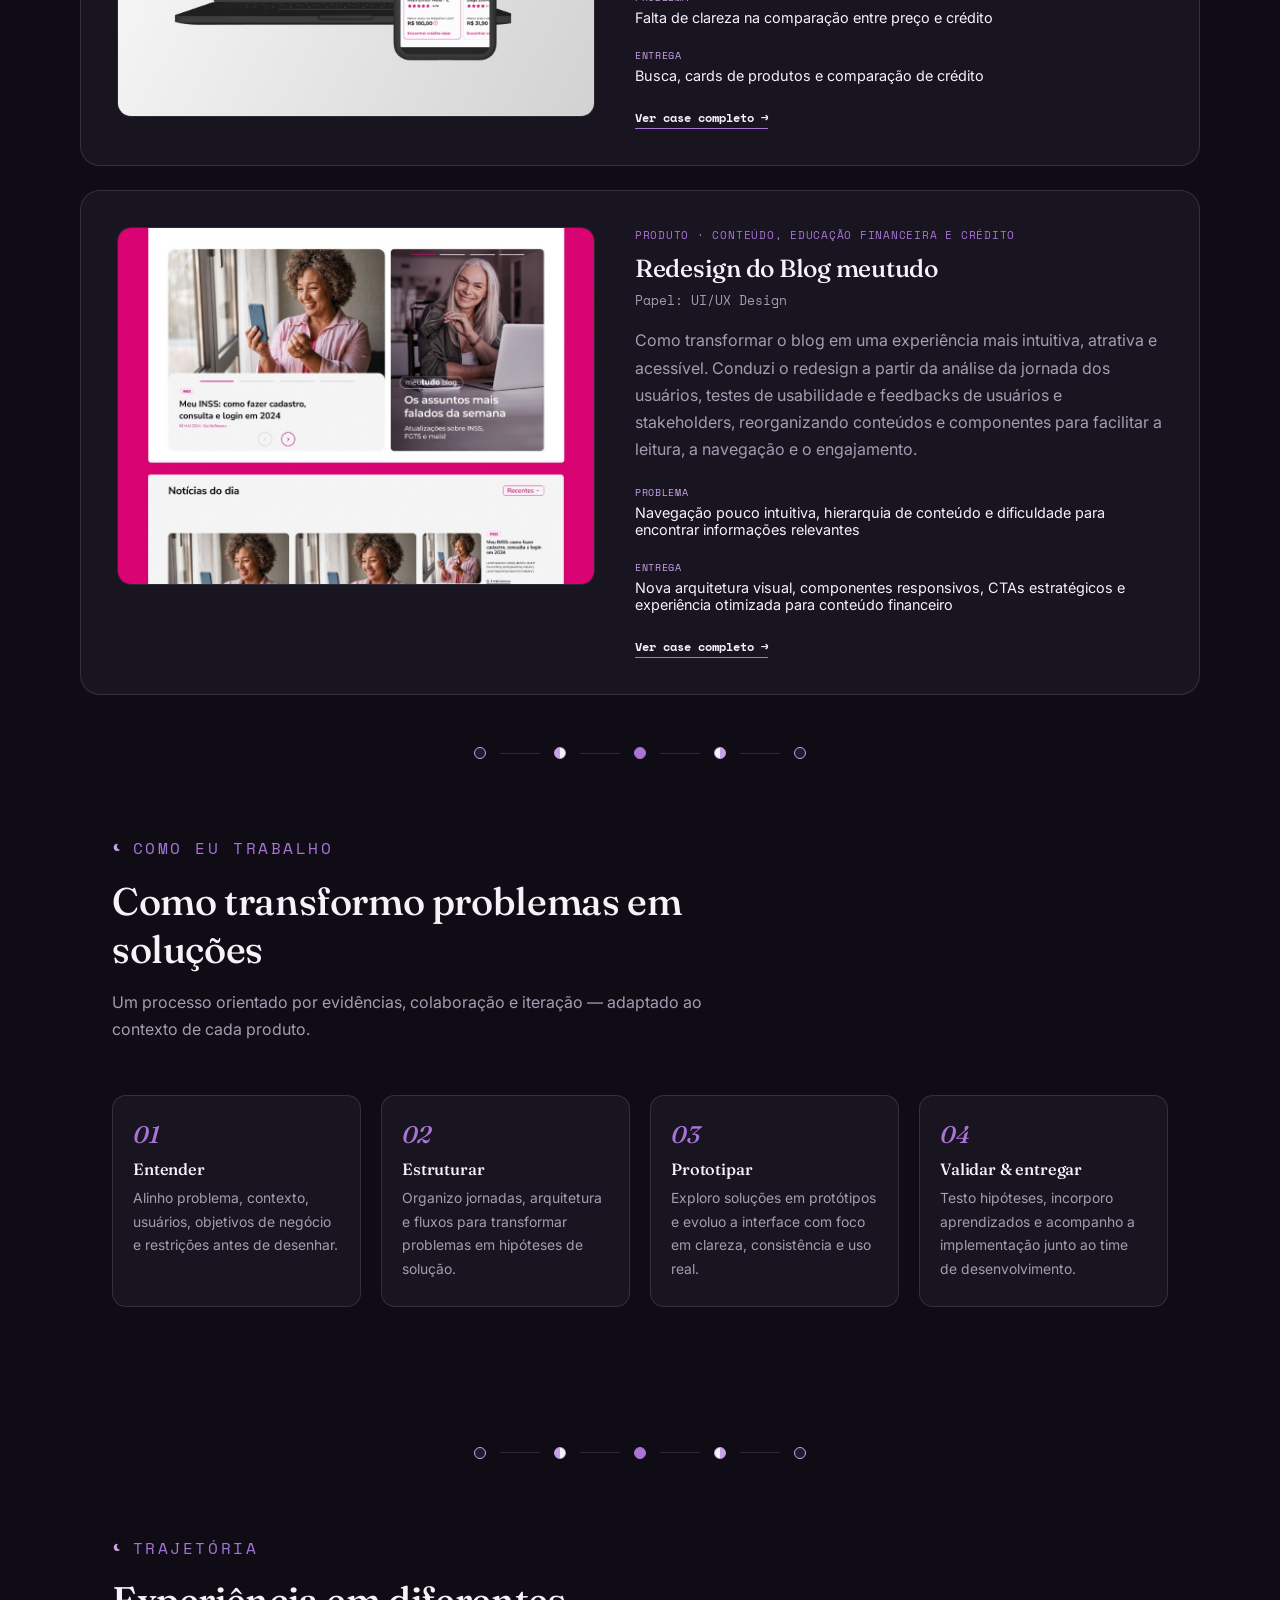
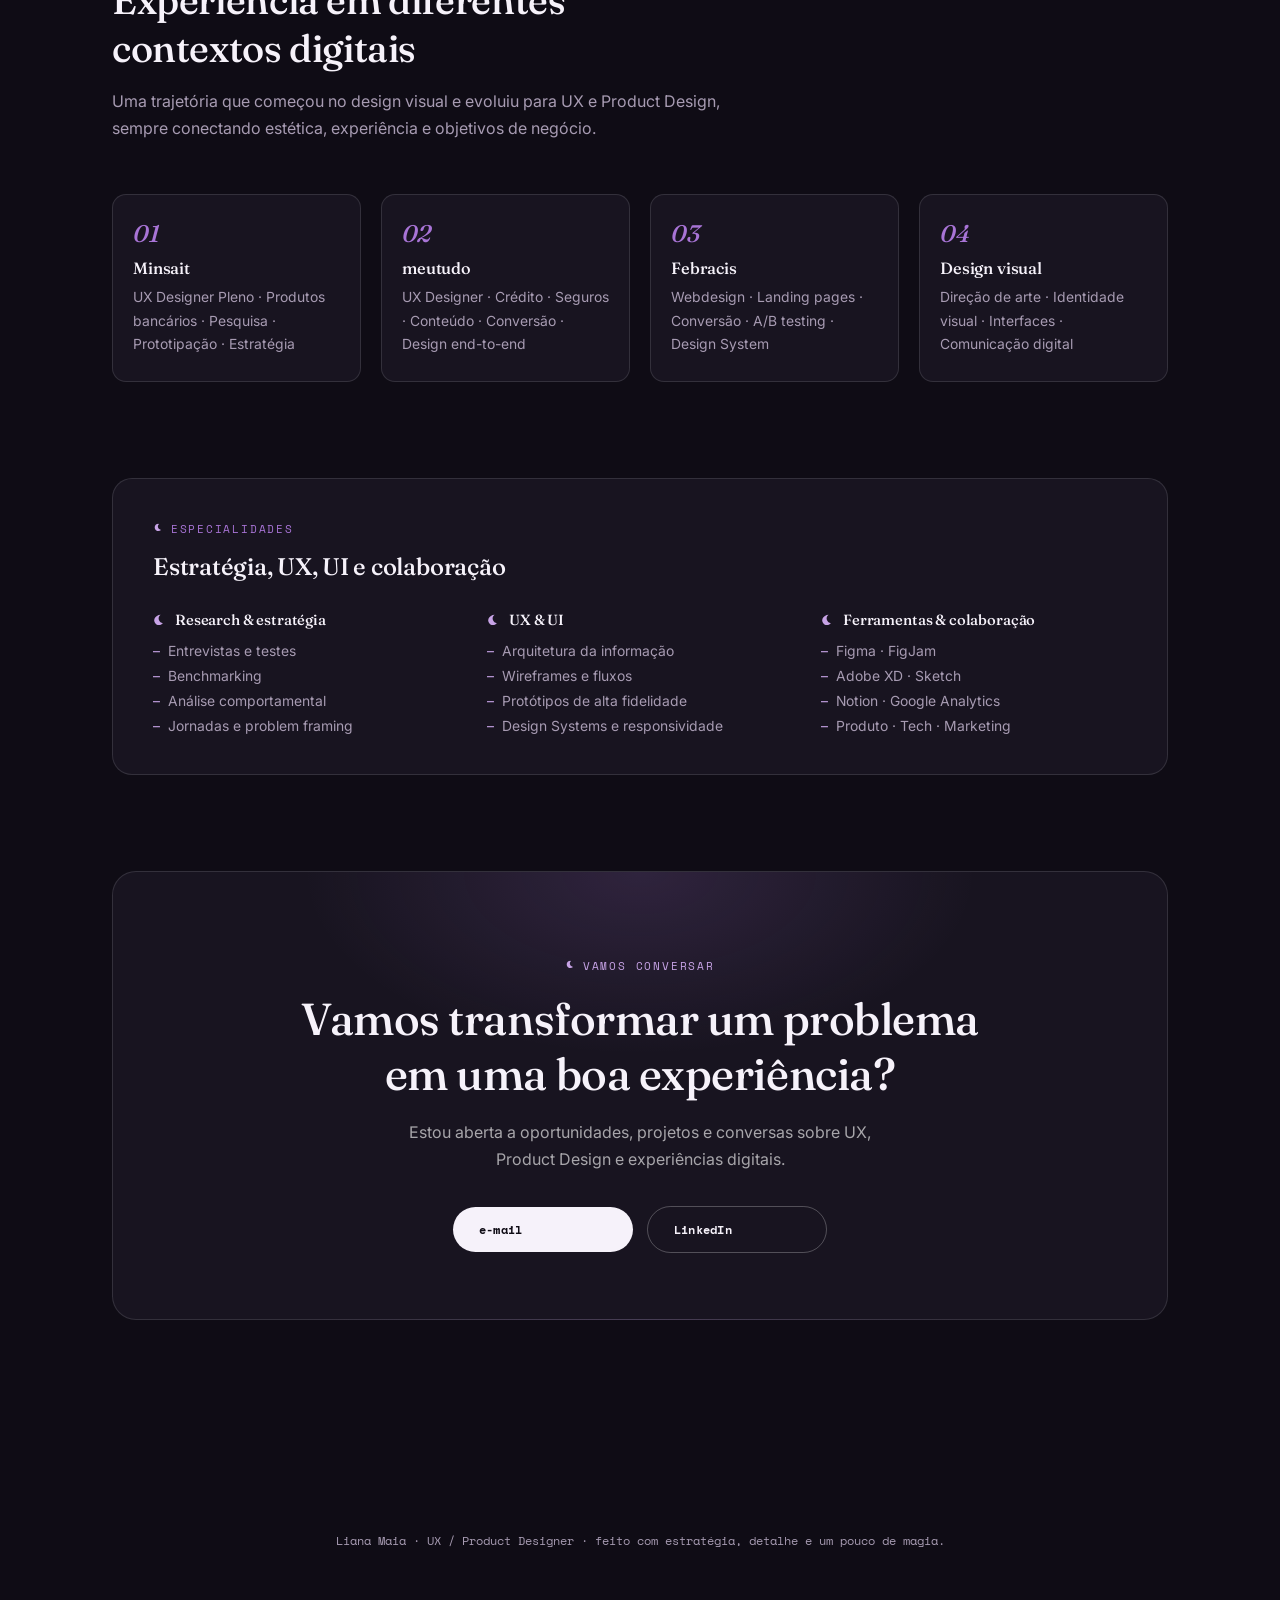
==== commit cefeedda: "feat: add menu" ====
--- a/index.html
+++ b/index.html
@@ -34,6 +34,11 @@
         <a href="#habilidades">Especialidades</a>
         <a href="#contato">Contato</a>
       </nav>
+      <button class="menu-toggle" type="button" aria-label="Abrir menu" aria-expanded="false">
+        <span></span>
+        <span></span>
+        <span></span>
+      </button>
     </div>
   </header>
 
@@ -447,11 +452,14 @@
         </section>
 
   </main>
-
+  <button class="back-to-top" type="button" aria-label="Voltar ao topo">
+    ↑
+  </button>
   <footer>
     Liana Maia · UX / Product Designer · feito com estratégia, detalhe e um pouco de magia.
   </footer>
 
 </body>
+<script src="index.js"></script>
 
 </html>
--- a/index.css
+++ b/index.css
@@ -160,9 +160,107 @@
       color: var(--white);
   }
 
-  @media (max-width:760px) {
+ 
+  /* ---------- Mobile menu ---------- */
+
+  .menu-toggle {
+      display: none;
+      width: 44px;
+      height: 44px;
+      padding: 0;
+      border: 1px solid var(--line);
+      border-radius: 50%;
+      background: transparent;
+      cursor: pointer;
+
+      align-items: center;
+      justify-content: center;
+      flex-direction: column;
+      gap: 5px;
+
+      transition:
+          background 0.2s ease,
+          border-color 0.2s ease;
+  }
+
+  .menu-toggle span {
+      display: block;
+      width: 17px;
+      height: 1.5px;
+      background: var(--white);
+      border-radius: 2px;
+
+      transition:
+          transform 0.25s ease,
+          opacity 0.2s ease;
+  }
+
+  .menu-toggle:hover {
+      border-color: var(--purple);
+      background: var(--purple-soft);
+  }
+
+
+  /* Mobile */
+  @media (max-width: 760px) {
+
+      .menu-toggle {
+          display: flex;
+      }
+
       nav.links {
-          display: none;
+          display: flex;
+          position: absolute;
+          top: 100%;
+          left: 0;
+          right: 0;
+
+          flex-direction: column;
+          gap: 0;
+
+          padding: 10px 32px 20px;
+
+          background: rgba(15, 12, 21, 0.98);
+          backdrop-filter: blur(100px);
+
+          border-bottom: 1px solid var(--line);
+
+          opacity: 0;
+          visibility: hidden;
+          transform: translateY(-10px);
+
+          transition:
+              opacity 0.2s ease,
+              transform 0.2s ease,
+              visibility 0.2s ease;
+      }
+
+      nav.links a {
+          padding: 14px 0;
+          border-bottom: 1px solid var(--line-soft);
+      }
+
+      nav.links a:last-child {
+          border-bottom: none;
+      }
+
+      nav.links.is-open {
+          opacity: 1;
+          visibility: visible;
+          transform: translateY(0);
+      }
+
+      /* Transformar hambúrguer em X */
+      .menu-toggle.is-open span:nth-child(1) {
+          transform: translateY(6.5px) rotate(45deg);
+      }
+
+      .menu-toggle.is-open span:nth-child(2) {
+          opacity: 0;
+      }
+
+      .menu-toggle.is-open span:nth-child(3) {
+          transform: translateY(-6.5px) rotate(-45deg);
       }
   }
 
@@ -232,6 +330,22 @@
 
   }
 
+   .btn.menu {   
+      min-width: auto;
+      width: auto;
+   }
+
+   .btn.menu {
+       background: var(--white);
+       color: var(--black);
+   }
+
+   .btn.menu:hover {
+       background: var(--purple);
+       color: var(--black);
+       transform: translateY(-1px);
+   }
+
   .btn.solid {
       background: var(--white);
       color: var(--black);
@@ -901,6 +1015,10 @@
   .contact-card .cta-row {
       justify-content: center;
       margin-top: 32px;
+    display: flex;
+        gap: 14px;
+        flex-wrap: wrap;
+        align-items: center;
   }
 
   .contact-card .btn.solid {
@@ -921,6 +1039,65 @@
       border-color: var(--white);
       color: var(--white);
   }
+
+   /* ---------- Back to top ---------- */
+
+   .back-to-top {
+       position: fixed;
+       right: 28px;
+       bottom: 28px;
+       z-index: 40;
+
+       width: 46px;
+       height: 46px;
+
+       display: flex;
+       align-items: center;
+       justify-content: center;
+
+       border: 1px solid var(--line);
+       border-radius: 50%;
+
+       background: var(--purple-deep);
+       color: var(--white);
+
+       font-family: 'Space Mono', monospace;
+       font-size: 1.1rem;
+
+       cursor: pointer;
+
+       opacity: 0;
+       visibility: hidden;
+       transform: translateY(10px);
+
+       transition:
+           opacity 0.25s ease,
+           visibility 0.25s ease,
+           transform 0.25s ease,
+           background 0.2s ease,
+           border-color 0.2s ease;
+   }
+
+   .back-to-top.is-visible {
+       opacity: 1;
+       visibility: visible;
+       transform: translateY(0);
+   }
+
+   .back-to-top:hover {
+       background: var(--purple);
+       border-color: var(--purple);
+       color: var(--black);
+   }
+
+   @media (max-width: 520px) {
+       .back-to-top {
+           right: 20px;
+           bottom: 20px;
+           width: 42px;
+           height: 42px;
+       }
+   }
 
   footer {
       padding: 36px 32px 56px;
